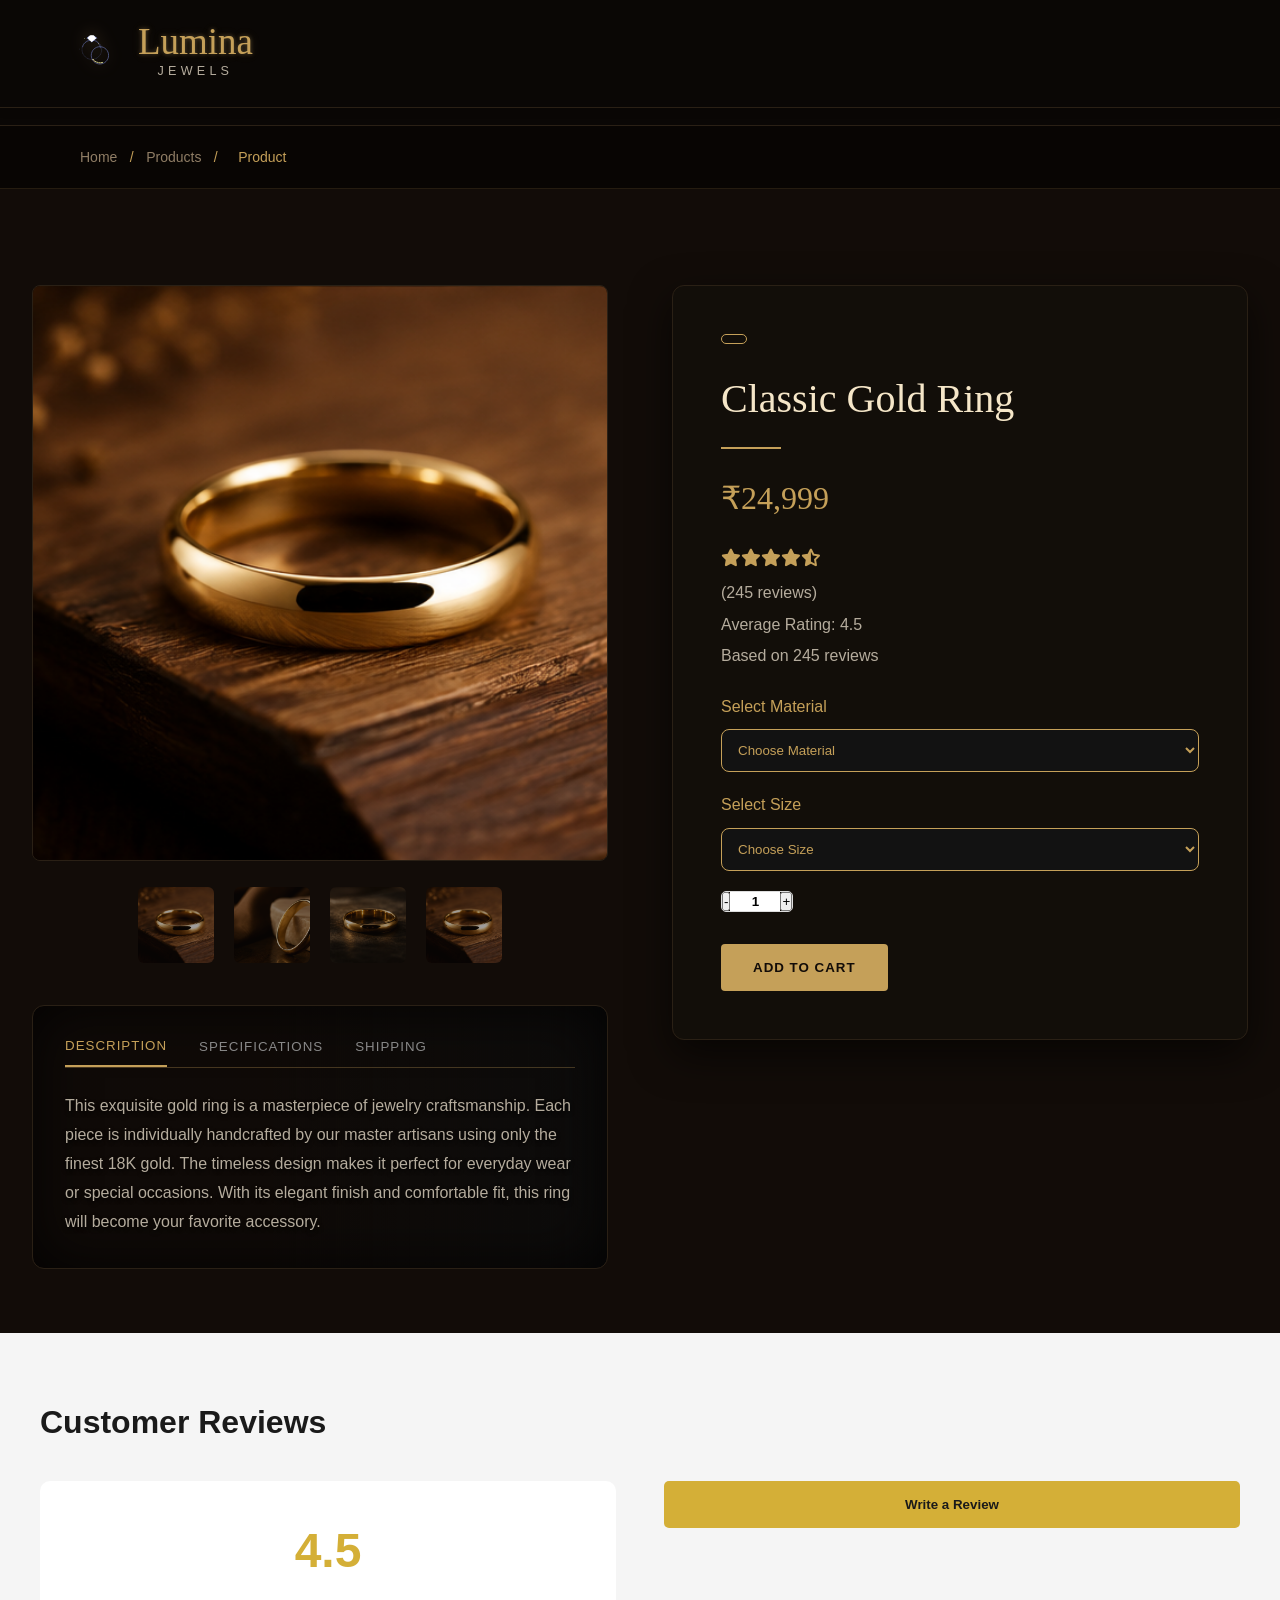
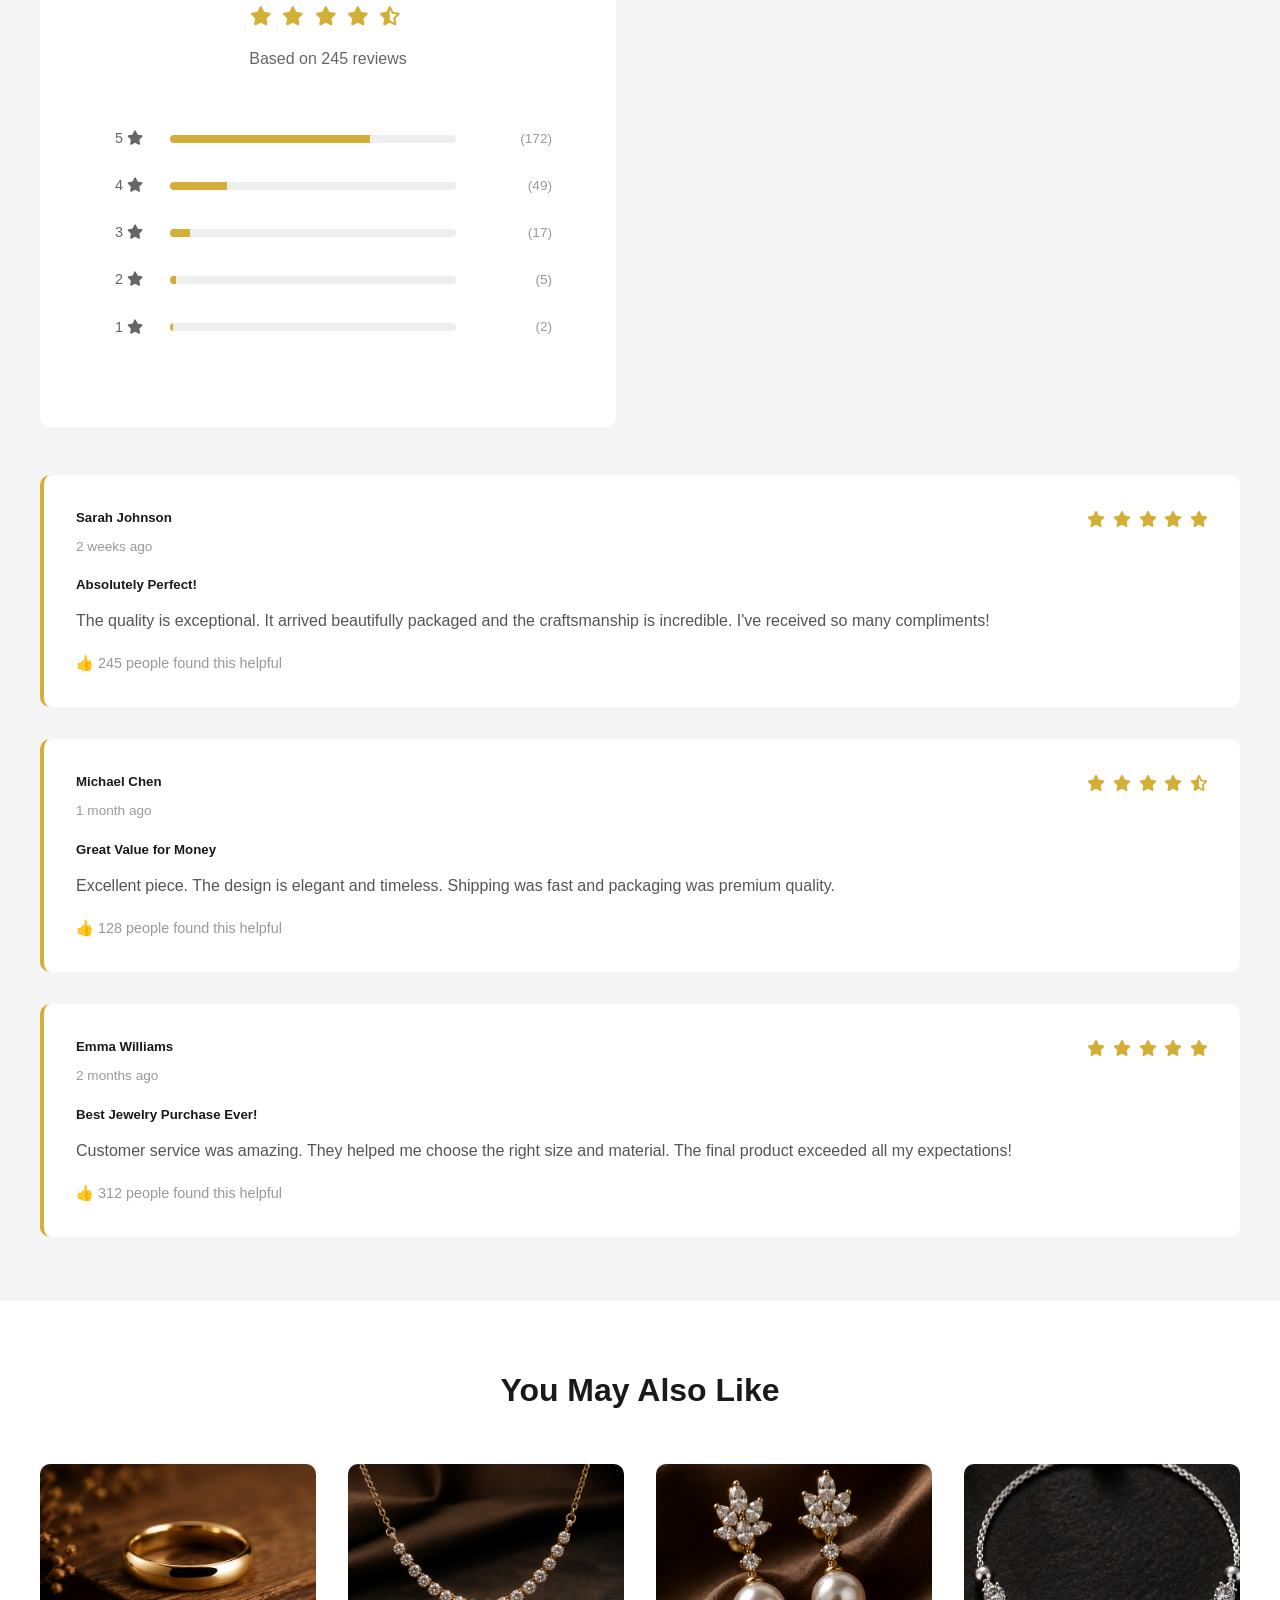
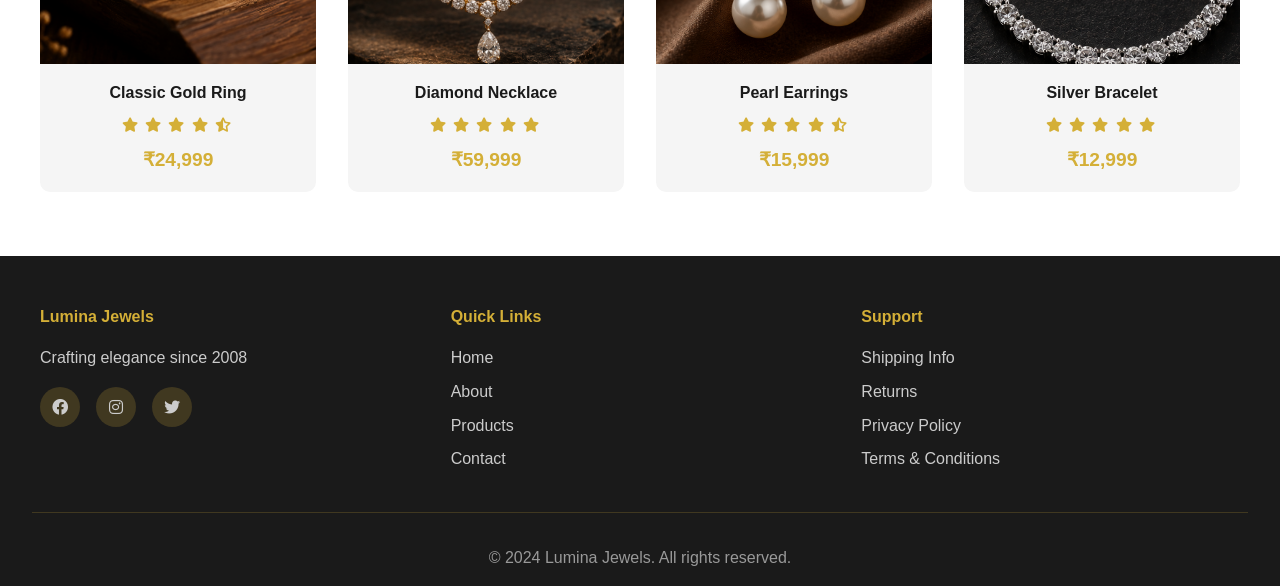
==== product-detail.html @ 92f73ca9 "Initial commit - Lumina Jewels luxury website" ====
<!DOCTYPE html>
<html lang="en">
<head>
    <meta charset="UTF-8">
    <meta name="viewport" content="width=device-width, initial-scale=1.0">
    <title id="pageTitle">Product - Lumina Jewels</title>
    <link rel="stylesheet" href="style.css">
    <link rel="stylesheet" href="https://cdnjs.cloudflare.com/ajax/libs/font-awesome/6.0.0/css/all.min.css">
</head>
<body class="dark-theme-body">


    <!-- NAVIGATION BAR -->
    <nav class="navbar">
        <div class="nav-container">
           <!-- 🎯 REPLACE ONLY LINES 14 THROUGH 16 WITH THIS: -->
        <div class="logo-branding-premium" onclick="window.location.href='index.html'">
            <svg class="brand-illustration" viewBox="0 0 100 65" fill="none" xmlns="http://www.w3.org/2000/svg">
                <path d="M42 42C51.3888 42 59 34.3888 59 25C59 15.6112 51.3888 8 42 8C32.6112 8 25 15.6112 25 25C25 34.3888 32.6112 42 42 42Z" stroke="#3a3f58" stroke-width="1.2" stroke-dasharray="0.5 1"/>
                <path d="M26 20C27 15 32 10 39 9" stroke="#3a3f58" stroke-width="1" stroke-linecap="round"/>
                <path d="M57 22C56 16 52 11 46 9" stroke="#3a3f58" stroke-width="1" stroke-linecap="round"/>
                <path d="M56 50C64.2843 50 71 43.2843 71 35C71 26.7157 64.2843 20 56 20C47.7157 20 41 26.7157 41 35C41 43.2843 47.7157 50 56 50Z" stroke="#3a3f58" stroke-width="1.2"/>
                <path d="M44 42C48 47 55 49 62 47" stroke="#c5a059" stroke-width="1.5" stroke-linecap="round" stroke-dasharray="2 2"/>
                <path d="M42 12L34 5L42 -2L50 5L42 12Z" fill="#ffffff" stroke="#3a3f58" stroke-width="1.2"/>
                <path d="M42 -2V12M34 5H50M37 1.5L47 8.5M37 8.5L47 1.5" stroke="#3a3f58" stroke-width="0.6"/>
                <path d="M33.5 5.5L35.5 3.5M50.5 5.5L48.5 3.5M42 -2.5V0.5" stroke="#3a3f58" stroke-width="1.5"/>
                <circle cx="29" cy="6" r="0.6" fill="#c5a059"/>
                <circle cx="53" cy="14" r="0.5" fill="#c5a059"/>
                <circle cx="21" cy="24" r="0.4" fill="#3a3f58"/>
            </svg>
            <div class="brand-text-luxury">
                <h1 class="brand-title-cursive">Lumina</h1>
                <span class="brand-subtitle-modern">jewels</span>
            </div>
        </div>
    </nav>

    <!-- BREADCRUMB -->
    <div class="breadcrumb">
        <div class="breadcrumb-container">
            <a href="index.html">Home</a>
            <span>/</span>
            <a href="index.html#products">Products</a>
            <span>/</span>
            <span id="breadcrumbProduct">Product</span>
        </div>
    </div>

    <!-- PRODUCT DETAIL SECTION -->
     <div class="lux-breadcrumb-bar">

    <a href="index.html">Home</a>

    <span>/</span>

    <a href="products.html">Products</a>

    <span>/</span>

    <span id="breadcrumbProduct">Product</span>

</div>
  <main class="lux-product-wrapper">
    <div class="lux-container">
        <div class="lux-product-grid">
            
            <div class="lux-left-column">
                <div class="lux-gallery">
                    <div class="lux-main-image-container">
                        <img id="mainImage" src="" alt="Product Image" class="lux-main-image" onclick="openLightboxCarousel()">
                    </div>
                    <div class="thumbnail-images"></div>
                     </div>

                <div class="lux-tabs-container">
                    <div class="lux-tabs-header">
                        <button class="lux-tab-btn active" onclick="switchLuxTab(event, 'desc')">DESCRIPTION</button>
                        <button class="lux-tab-btn" onclick="switchLuxTab(event, 'specs')">SPECIFICATIONS</button>
                        <button class="lux-tab-btn" onclick="switchLuxTab(event, 'ship')">SHIPPING</button>
                    </div>
                    <div class="lux-tab-content-wrapper">
                        <div id="desc" class="lux-tab-pane active"><p id="productDescription"></p></div>
                        <div id="specs" class="lux-tab-pane">
    <table style="width:100%; color:#b5ac9d;">

        <tr>
            <td>Material</td>
            <td id="specMaterial" style="text-align:right;"></td>
        </tr>

        <tr>
            <td>Weight</td>
            <td id="specWeight" style="text-align:right;"></td>
        </tr>

        <!-- ADD THESE 2 -->

        <tr>
            <td>Dimensions</td>
            <td id="specDimensions" style="text-align:right;"></td>
        </tr>

        <tr>
            <td>Collection</td>
            <td id="specCollection" style="text-align:right;"></td>
        </tr>
    </table>
</div>
                       
                        <div id="ship" class="lux-tab-pane"><p>Free shipping on orders over ₹1000.</p></div>
                    </div>
                </div>
            </div>

            <div class="lux-right-column">
                <div class="lux-info-card">
                    <span id="productCategory" class="lux-badge" style="display:inline-block; padding:4px 12px; border:1px solid #c5a059; color:#c5a059; border-radius:20px; font-size:0.75rem; margin-bottom:1rem;"></span>
                    <h1 class="lux-title" id="productTitle"></h1>
                    <div class="lux-divider" style="width:60px; height:1.5px; background:#c5a059; margin-bottom:1.5rem;"></div>
                    <span class="lux-price" id="productPrice" style="font-size:2rem; color:#c5a059;"></span>
                    <div class="lux-rating-section" style="margin-top:20px;">

  <div id="productStars" style="color:#c5a059; font-size:1.1rem;">
</div> 
 <div style="margin-top:8px; color:#b5ac9d;">
        <span id="ratingText"></span>
    </div>

    <div style="margin-top:6px; color:#b5ac9d;">
        Average Rating:
        <span id="avgRating"></span>
    </div>

    <div style="margin-top:6px; color:#b5ac9d;">
        <span id="totalReviews"></span>
    </div>

</div>
<div style="margin-top:25px;">

    <label style="color:#c5a059;">Select Material</label>

    <select id="materialSelect" style="
        width:100%;
        margin-top:10px;
        padding:12px;
        background:#121212;
        color:#c5a059;
        border:1px solid #c5a059;
        border-radius:8px;
    ">

        <option value="">Choose Material</option>
        <option value="18K Gold">18K Gold</option>
        <option value="22K Gold">22K Gold</option>
        <option value="Sterling Silver">Sterling Silver</option>

    </select>

</div>
<div style="margin-top:20px;">

    <label style="color:#c5a059;">Select Size</label>

    <select id="sizeSelect" style="
        width:100%;
        margin-top:10px;
        padding:12px;
        background:#121212;
        color:#c5a059;
        border:1px solid #c5a059;
        border-radius:8px;
    ">

        <option value="">Choose Size</option>
        <option value="Small">Small</option>
        <option value="Medium">Medium</option>
        <option value="Large">Large</option>

    </select>

</div>
<div class="quantity-control" style="margin-top:20px;">

    <button id="decreaseQty">-</button>

    <input id="quantityInput" value="1" style="width:50px; text-align:center;">

    <button id="increaseQty">+</button>

</div>
                    
                    <div class="lux-actions" style="margin-top: 2rem;">
                        <button class="lux-btn-primary" onclick="addToCart()" style="background:#c5a059; color:#120c08; border:none; padding:1rem 2rem; border-radius:4px; font-weight:600; cursor:pointer;">ADD TO CART</button>
                    </div>
                </div>
            </div>
        </div>
    </div>
</main>
    

    <div style="display: none;">
        <ul id="featuresList"><li><span id="feature1"></span></li><li><span id="feature2"></span></li><li><span id="feature3"></span></li></ul>
        <span id="avgRating"></span>
        <span id="totalReviews"></span>
    </div>

    <script>
        function switchLuxTab(event, tabId) {
            document.querySelectorAll('.lux-tab-pane').forEach(p => p.classList.remove('active'));
            document.querySelectorAll('.lux-tab-btn').forEach(b => b.classList.remove('active'));
            document.getElementById(tabId).classList.add('active');
            event.currentTarget.classList.add('active');
        }
    </script>
    </main>

    <script>
        function switchLuxTab(event, tabId) {
            document.querySelectorAll('.lux-tab-pane').forEach(p => p.classList.remove('active'));
            document.querySelectorAll('.lux-tab-btn').forEach(b => b.classList.remove('active'));
            
            document.getElementById(tabId).classList.add('active');
            event.currentTarget.classList.add('active');
        }
    </script>

    <!-- CUSTOMER REVIEWS SECTION -->
    <section class="reviews-section">
        <div class="reviews-container">
            <h2>Customer Reviews</h2>
            
            <div class="reviews-summary">
                <div class="rating-summary">
                    <div class="average-rating">
                        <span class="rating-number" id="avgRating">4.5</span>
                        <div class="stars">
                            <i class="fas fa-star"></i>
                            <i class="fas fa-star"></i>
                            <i class="fas fa-star"></i>
                            <i class="fas fa-star"></i>
                            <i class="fas fa-star-half-alt"></i>
                        </div>
                        <p id="totalReviews">Based on 245 reviews</p>
                    </div>

                    <div class="rating-bars">
                        <div class="rating-bar">
                            <span>5 <i class="fas fa-star"></i></span>
                            <div class="bar">
                                <div class="bar-fill" style="width: 70%;"></div>
                            </div>
                            <span class="bar-count">(172)</span>
                        </div>
                        <div class="rating-bar">
                            <span>4 <i class="fas fa-star"></i></span>
                            <div class="bar">
                                <div class="bar-fill" style="width: 20%;"></div>
                            </div>
                            <span class="bar-count">(49)</span>
                        </div>
                        <div class="rating-bar">
                            <span>3 <i class="fas fa-star"></i></span>
                            <div class="bar">
                                <div class="bar-fill" style="width: 7%;"></div>
                            </div>
                            <span class="bar-count">(17)</span>
                        </div>
                        <div class="rating-bar">
                            <span>2 <i class="fas fa-star"></i></span>
                            <div class="bar">
                                <div class="bar-fill" style="width: 2%;"></div>
                            </div>
                            <span class="bar-count">(5)</span>
                        </div>
                        <div class="rating-bar">
                            <span>1 <i class="fas fa-star"></i></span>
                            <div class="bar">
                                <div class="bar-fill" style="width: 1%;"></div>
                            </div>
                            <span class="bar-count">(2)</span>
                        </div>
                    </div>
                </div>

                <button class="write-review-btn">Write a Review</button>
            </div>

            <div class="reviews-list">
                <div class="review-item">
                    <div class="review-header">
                        <div class="reviewer-info">
                            <h5>Sarah Johnson</h5>
                            <span class="review-date">2 weeks ago</span>
                        </div>
                        <div class="review-stars">
                            <i class="fas fa-star"></i>
                            <i class="fas fa-star"></i>
                            <i class="fas fa-star"></i>
                            <i class="fas fa-star"></i>
                            <i class="fas fa-star"></i>
                        </div>
                    </div>
                    <h5 class="review-title">Absolutely Perfect!</h5>
                    <p class="review-text">The quality is exceptional. It arrived beautifully packaged and the craftsmanship is incredible. I've received so many compliments!</p>
                    <div class="review-actions">
                        <span class="helpful-count">👍 245 people found this helpful</span>
                    </div>
                </div>

                <div class="review-item">
                    <div class="review-header">
                        <div class="reviewer-info">
                            <h5>Michael Chen</h5>
                            <span class="review-date">1 month ago</span>
                        </div>
                        <div class="review-stars">
                            <i class="fas fa-star"></i>
                            <i class="fas fa-star"></i>
                            <i class="fas fa-star"></i>
                            <i class="fas fa-star"></i>
                            <i class="fas fa-star-half-alt"></i>
                        </div>
                    </div>
                    <h5 class="review-title">Great Value for Money</h5>
                    <p class="review-text">Excellent piece. The design is elegant and timeless. Shipping was fast and packaging was premium quality.</p>
                    <div class="review-actions">
                        <span class="helpful-count">👍 128 people found this helpful</span>
                    </div>
                </div>

                <div class="review-item">
                    <div class="review-header">
                        <div class="reviewer-info">
                            <h5>Emma Williams</h5>
                            <span class="review-date">2 months ago</span>
                        </div>
                        <div class="review-stars">
                            <i class="fas fa-star"></i>
                            <i class="fas fa-star"></i>
                            <i class="fas fa-star"></i>
                            <i class="fas fa-star"></i>
                            <i class="fas fa-star"></i>
                        </div>
                    </div>
                    <h5 class="review-title">Best Jewelry Purchase Ever!</h5>
                    <p class="review-text">Customer service was amazing. They helped me choose the right size and material. The final product exceeded all my expectations!</p>
                    <div class="review-actions">
                        <span class="helpful-count">👍 312 people found this helpful</span>
                    </div>
                </div>
            </div>
        </div>
    </section>

    <!-- YOU MAY ALSO LIKE SECTION -->
   <section class="you-may-like">
    <div class="you-may-like-container">
        <h2>You May Also Like</h2>
        <div class="related-products-grid">
            
            <div class="related-card" onclick="openProduct(1)">
                <div class="related-image">
                    <img src="images/gold-ring-1.png" alt="Classic Gold Ring">
                </div>
                <h4>Classic Gold Ring</h4>
                <div class="related-rating">
                    <i class="fas fa-star"></i>
                    <i class="fas fa-star"></i>
                    <i class="fas fa-star"></i>
                    <i class="fas fa-star"></i>
                    <i class="fas fa-star-half-alt"></i>
                </div>
                <span class="related-price">₹24,999</span>
            </div>

            <div class="related-card" onclick="openProduct(2)">
                <div class="related-image">
                    <img src="images/diamond-necklace-1.png" alt="Diamond Necklace">
                </div>
                <h4>Diamond Necklace</h4>
                <div class="related-rating">
                    <i class="fas fa-star"></i>
                    <i class="fas fa-star"></i>
                    <i class="fas fa-star"></i>
                    <i class="fas fa-star"></i>
                    <i class="fas fa-star"></i>
                </div>
                <span class="related-price">₹59,999</span>
            </div>

            <div class="related-card" onclick="openProduct(3)">
                <div class="related-image">
                    <img src="images/pearl_earring_1.png" alt="Pearl Earrings">
                </div>
                <h4>Pearl Earrings</h4>
                <div class="related-rating">
                    <i class="fas fa-star"></i>
                    <i class="fas fa-star"></i>
                    <i class="fas fa-star"></i>
                    <i class="fas fa-star"></i>
                    <i class="fas fa-star-half-alt"></i>
                </div>
                <span class="related-price">₹15,999</span>
            </div>

            <div class="related-card" onclick="openProduct(4)">
                <div class="related-image">
                    <img src="images/bracelet-1.png" alt="Silver Bracelet">
                </div>
                <h4>Silver Bracelet</h4>
                <div class="related-rating">
                    <i class="fas fa-star"></i>
                    <i class="fas fa-star"></i>
                    <i class="fas fa-star"></i>
                    <i class="fas fa-star"></i>
                    <i class="fas fa-star"></i>
                </div>
                <span class="related-price">₹12,999</span>
            </div>

        </div>
    </div>
</section>

    <!-- FOOTER -->
    <footer class="footer">
        <div class="footer-content">
            <div class="footer-section">
                <h4>Lumina Jewels</h4>
                <p>Crafting elegance since 2008</p>
                <div class="social-icons">
                    <a href="#"><i class="fab fa-facebook"></i></a>
                    <a href="#"><i class="fab fa-instagram"></i></a>
                    <a href="#"><i class="fab fa-twitter"></i></a>
                </div>
            </div>
            <div class="footer-section">
                <h4>Quick Links</h4>
                <ul>
                    <li><a href="index.html#home">Home</a></li>
                    <li><a href="index.html#about">About</a></li>
                    <li><a href="index.html#products">Products</a></li>
                    <li><a href="index.html#contact">Contact</a></li>
                </ul>
            </div>
            <div class="footer-section">
                <h4>Support</h4>
                <ul>
                    <li><a href="#">Shipping Info</a></li>
                    <li><a href="#">Returns</a></li>
                    <li><a href="#">Privacy Policy</a></li>
                    <li><a href="#">Terms & Conditions</a></li>
                </ul>
            </div>
        </div>
        <div class="footer-bottom">
            <p>&copy; 2024 Lumina Jewels. All rights reserved.</p>
        </div>
    </footer>

    <script src="product-detail.js"></script>

    <div id="imageModal" class="image-zoom-modal">
    <span class="close-modal">&times;</span>
    
    <a class="modal-prev" id="modalPrevBtn">&#10094;</a>
    <a class="modal-next" id="modalNextBtn">&#10095;</a>
    
    <div class="modal-content-container">
        <img class="modal-zoom-img" id="modalTargetImg" alt="Enlarged View">
        <div id="modalCaption" class="modal-caption"></div>
        <div id="modalCounter" class="modal-counter"></div>
    </div>
</div>
<script>
function openLightboxCarousel() {
    const mainImg = document.getElementById('mainImage');
    const modal = document.getElementById('imageModal');
    const modalTarget = document.getElementById('modalTargetImg');
    const modalCaption = document.getElementById('modalCaption');
    const modalCounter = document.getElementById('modalCounter');

    if (!mainImg || !modal || !modalTarget) {
        alert("Missing HTML elements! Check if you pasted the modal code at the bottom of the file.");
        return;
    }

    // Safely get thumbnails array using the current product ID from URL
    try {
        const urlParams = new URLSearchParams(window.location.search);
        const currentId = parseInt(urlParams.get('id')) || 1;
        
        // Pulling data directly from your products array
        const currentProduct = products.find(p => p.id === currentId);

        if (currentProduct && currentProduct.thumbnails) {
            window.modalThumbnails = currentProduct.thumbnails;
            
            const matchIndex = window.modalThumbnails.indexOf(mainImg.getAttribute('src'));
            window.currentModalIndex = matchIndex !== -1 ? matchIndex : 0;

            if (modalCaption) modalCaption.textContent = currentProduct.title;
            modalTarget.src = window.modalThumbnails[window.currentModalIndex];
            if (modalCounter) modalCounter.textContent = `${window.currentModalIndex + 1} / ${window.modalThumbnails.length}`;
            
            // Show the modal
            modal.style.display = "block";
        }
    } catch (err) {
        console.error("Data error:", err);
    }
}

// Set up navigation and closing controls once page loads
document.addEventListener('DOMContentLoaded', () => {
    const modal = document.getElementById('imageModal');
    const modalTarget = document.getElementById('modalTargetImg');
    const modalCounter = document.getElementById('modalCounter');

    window.currentModalIndex = 0;
    window.modalThumbnails = [];

    function changeImage(direction) {
        if (!window.modalThumbnails || window.modalThumbnails.length === 0) return;
        window.currentModalIndex += direction;
        
        if (window.currentModalIndex >= window.modalThumbnails.length) window.currentModalIndex = 0;
        if (window.currentModalIndex < 0) window.currentModalIndex = window.modalThumbnails.length - 1;

        if (modalTarget) modalTarget.src = window.modalThumbnails[window.currentModalIndex];
        if (modalCounter) modalCounter.textContent = `${window.currentModalIndex + 1} / ${window.modalThumbnails.length}`;
    }

    // Attach click events to buttons safely
    document.getElementById('modalPrevBtn')?.addEventListener('click', (e) => { e.stopPropagation(); changeImage(-1); });
    document.getElementById('modalNextBtn')?.addEventListener('click', (e) => { e.stopPropagation(); changeImage(1); });
    document.querySelector('.close-modal')?.addEventListener('click', () => { modal.style.display = "none"; });
    
    modal?.addEventListener('click', (e) => {
        if (e.target === modal) modal.style.display = "none";
    });
});
</script>
<script>
    // This patch prevents the JS from crashing if it can't find certain elements
    window.addEventListener('load', function() {
        const dummyIDs = ['productStars', 'productCategory', 'specWeight', 'specDimensions', 'specCollection'];
        dummyIDs.forEach(id => {
            if (!document.getElementById(id)) {
                console.warn('Missing element, creating dummy for: ' + id);
                let div = document.createElement('div');
                div.id = id;
                div.style.display = 'none';
                document.body.appendChild(div);
            }
        });
    });
</script>
</body>
</html>
---- style.css ----
* {
    margin: 0;
    padding: 0;
    box-sizing: border-box;
}

:root {
    --primary-color: #d4af37;      
    --dark-color: #1a1a1a;         
    --light-color: #f5f5f5;        
    --text-color: #333333;         
    --white: #ffffff;
    --transition: all 0.3s ease;
}

body {
    font-family: 'Segoe UI', Tahoma, Geneva, Verdana, sans-serif;
    line-height: 1.6;
    color: var(--text-color);
    background-color: var(--white);
}

.lux-breadcrumb-bar{
    background:#080503;
    padding:18px 80px;
    border-bottom:1px solid rgba(197,160,89,0.15);
}

.lux-breadcrumb-bar a{
    color:#8f7d65;
    text-decoration:none;
    font-size:14px;
}

.lux-breadcrumb-bar a:hover{
    color:#c5a059;
}

.lux-breadcrumb-bar span{
    color:#c5a059;
    margin:0 8px;
    font-size:14px;
}

.navbar {
    position: fixed;                
    top: 0;
    width: 100%;
    background: #050505;
    border-bottom: 1px solid rgba(197,160,89,0.15);
    box-shadow: 0 2px 10px rgba(0, 0, 0, 0.1);
    z-index: 1000;                  
    transition: var(--transition);
}

.nav-container {
    max-width: 1200px;             
    margin: 0 auto;
    padding: 1.2rem 2rem;
    display: flex;                  
    justify-content: space-between; 
    align-items: center;            
}

/* ============= ILLUSTRATED LUXURY LOGO CONFIGURATION ============= */
.logo-branding-premium {
    display: flex;
    flex-direction: row; 
    align-items: center;
    justify-content: center;
    gap:10px;
    transform: scale(1.05);
    cursor: pointer;
    padding: 0.5rem 0;
    user-select: none;
}

.brand-illustration{
    width:58px;
    height:58px;
   filter:
   brightness(1.8)
   contrast(1.3)
   drop-shadow(0 0 8px rgba(230,194,122,0.45));
}

.brand-text-luxury {
    position: relative;
    display: inline-block;
    text-align: center;
}

.brand-title-cursive{
    margin:0;
    font-family:'Playfair Display', serif;
    font-size:2.8rem;      /* bigger */
    color:#E6C27A;      /* brighter gold */
    font-weight:600;
    line-height:1;
    text-shadow:
    0 0 4px rgba(230,194,122,0.35),
    0 0 10px rgba(230,194,122,0.15);
}

.brand-subtitle-modern{
    color:#a88b55;
    font-size:13px;
    letter-spacing:3px;
    text-transform:uppercase;
}

.logo-branding-premium:hover .brand-illustration {
    transform: translateY(-2px) scale(1.02); 
}

.logo-branding-premium:hover .brand-title-cursive {
    color: #b38f46; 
}
.nav-menu {
    display: flex;                  
    list-style: none;
    gap: 2rem;                      
}

.nav-link {
    text-decoration: none;
    color: var(--text-color);
    font-weight: 500;
    transition: var(--transition);
    position: relative;            
}

.nav-link:hover {
    color: var(--primary-color);
}

.nav-link::after {
    content: '';
    position: absolute;
    width: 0;
    height: 2px;
    bottom: -5px;
    left: 0;
    background: var(--primary-color);
    transition: var(--transition);
}

.nav-link:hover::after {
    width: 100%;                    
}

.hamburger {
    display: none;                  
    flex-direction: column;
    cursor: pointer;
}

.hamburger span {
    width: 25px;
    height: 3px;
    background: var(--text-color);
    margin: 5px 0;
    transition: var(--transition);
}

body {
    padding-top: 70px;
}


.hero-section{
    min-height:100vh;
    background:#0a0705;
    padding:0;
    overflow:hidden;
}

.hero-main{
    display:grid;
    grid-template-columns:45% 55%;
    min-height:85vh;
    align-items:center;
}

.hero-left{
    padding:100px 80px;
    display:flex;
    flex-direction:column;
    justify-content:center;
     background:transparent;
}

.hero-tag{
    color:#c5a059;
    font-size:14px;
    letter-spacing:2px;
    margin-bottom:30px;
    border-bottom:1px solid #c5a059;
    width:fit-content;
    padding-bottom:8px;
}

.hero-left h1{
    font-size:6rem;
    line-height:0.95;
    color:#c5a059;
    font-family:'Playfair Display', serif;
    font-weight:500;
    margin-bottom:30px;
}

.hero-btn{
    width:220px;
    padding:18px;
    border:none;
    border-radius:40px;
    background:linear-gradient(135deg,#d4af37,#b8860b);
    color:black;
    font-size:1rem;
    font-weight:600;
    cursor:pointer;
}

.hero-right img{
    width:100%;
    height:100vh;
    object-fit:cover;
    display:block;
}

.luxury-features{
    width:100%;
    padding:40px 60px;

    display:grid;
    grid-template-columns: repeat(4, 1fr);
    align-items:center;

    background:#0a0705;
    border-top:1px solid rgba(197,160,89,0.12);

    gap:0;
}

.feature-icon{
    width:45px;
    display:flex;
    justify-content:center;
    align-items:center;

    font-size:34px;
    color:#c5a059;

    flex-shrink:0;
}

.feature-box h3{
    color:#f5e6c8;
    margin-bottom:6px;
    font-size:1.15rem;
    font-weight:600;
}

.feature-box p{
    color:#999;
    line-height:1.4;
    font-size:0.9rem;
    max-width:180px;
}
.feature-box{
    display:flex;
    align-items:center;
    justify-content:center;

    gap:18px;

    padding:0 25px;
    min-height:90px;

    border-right:1px solid rgba(197,160,89,0.15);
}
.feature-box:last-child{
    border-right:none;
}

/* ============= COLLECTIONS SECTION ============= */
.collections {
    padding: 5rem 2rem;
    background: #ffffff; 
    text-align: center;
    overflow: hidden;    
}

.collections h2 {
    font-size: 2.5rem;
    margin-bottom: 5rem;
    color: var(--dark-color);
}

/* Flexbox wrapper centers the items side-by-side */
.collections-container {
    display: flex;
    justify-content: center; /* 🎯 Centers all collection cards perfectly on the main horizontal axis */
    align-items: center;
    max-width: 1200px;
    margin: 0 auto;          /* Standardizes side balance margins */
    padding: 3rem 0;
    flex-wrap: nowrap;       /* Keeps all 6 items inline on widescreen desktop monitors */
}


/* Individual Card Setup */
.collection-circle-card {
    display: flex;
    flex-direction: column;
    align-items: center;
    background: var(--white);
    padding: 1rem;
    box-shadow: 0 10px 30px rgba(0, 0, 0, 0.04);
    border: 1px solid #f6f6f6;
    width: 190px;
    margin: 0 -35px; /* Pulls the cards close together to create the overlapping effect */
    transition: transform 0.4s cubic-bezier(0.165, 0.84, 0.44, 1), z-index 0.1s;
    position: relative;
}

/* Cream/Pink Circle Background behind the image */
.circle-image-wrapper {
    width: 160px;
    height: 160px;
    border-radius: 50%;
    background-color: #fcf1ed; /* Soft pink layout fill */
    position: relative;
    overflow: hidden;
    display: flex;
    align-items: center;
    justify-content: center;
}

/* Ensures jewelry images stay scaled perfectly inside the background circle boundaries */
.circle-image-wrapper img {
    width: 100%;
    height: 100%;
    max-width: 110px;  
    max-height: 110px; 
    object-fit: contain; 
    transition: transform 0.3s ease;
    z-index: 1;
}

/* Bottom shadow fade mask inside the circle */
.circle-image-wrapper::after {
    content: '';
    position: absolute;
    bottom: 0;
    left: 0;
    width: 100%;
    height: 40%;
    background: linear-gradient(to top, rgba(0, 0, 0, 0.3) 0%, rgba(0, 0, 0, 0) 100%);
    z-index: 2;
}

.collection-title {
    margin-top: 1.2rem;
    font-size: 1.05rem;
    font-weight: 500;
    color: var(--dark-color);
    font-family: serif; 
}

/* --- ALTERNATING STACK HEIGHTS (The Overlapping Trick) --- */
/* Cards 1, 3, 5 drop down and slide forward */
.collection-circle-card:nth-child(odd) {
    transform: translateY(25px);
    z-index: 3;
}

/* Cards 2, 4, 6 slide up and drop back behind the edges */
.collection-circle-card:nth-child(even) {
    transform: translateY(-25px);
    z-index: 2;
}

/* --- ACTIVE HOVER STATES --- */
.collection-circle-card:hover {
    transform: translateY(0) scale(1.1); /* Standardizes position heights and pops out */
    z-index: 10; /* Brings the card directly to the front */
    box-shadow: 0 15px 35px rgba(0, 0, 0, 0.1);
}

.collection-circle-card:hover .circle-image-wrapper img {
    transform: scale(1.08);
}

/* ============= RESPONSIVE BREAKPOINTS ============= */
@media (max-width: 1024px) {
    .collections-container {
        flex-wrap: wrap; /* Wraps cards neatly into rows on tablets instead of squeezing them */
        gap: 4rem 1rem;
    }
    .collection-circle-card {
        margin: 0; /* Clear overlapping margins when wrapping */
        width: 180px;
    }
    .collection-circle-card:nth-child(odd),
    .collection-circle-card:nth-child(even) {
        transform: none; /* Simplifies row layout on smaller monitors */
    }
}

@media (max-width: 600px) {
    .collections-container {
        display: grid;
        grid-template-columns: repeat(2, 1fr); /* 2 items per row on mobile phones */
        gap: 1.5rem;
    }
    .collection-circle-card {
        width: 100%;
    }
    .circle-image-wrapper {
        width: 130px;
        height: 130px;
    }
    .circle-image-wrapper img {
        max-width: 85px;
        max-height: 85px;
    }
}

/* ============= INTEGRATED INLINE ABOUT SECTION ENGINE ============= */
.inline-about-section {
    width: 100%;
    background-color: #ffffff;
    display: block;
    box-sizing: border-box;
}

/* Widescreen Section Header Banner Box (Matches image_9bdd11.jpg top banner) */
.inline-about-banner {
    width: 100%;
    height: 260px; /* Perfectly scaled height for an embedded inner section banner */
    background: #1a1c22 url('images/gold-necklace-1.png') no-repeat center center; 
    background-size: cover;
    position: relative;
}

/* Shading matrix layer over the banner image to pop the section title crisp white */
.about-banner-overlay {
    position: absolute;
    top: 0;
    left: 0;
    width: 100%;
    height: 100%;
    background-color: rgba(18, 20, 26, 0.6); 
    display: flex;
    align-items: center;
    justify-content: center;
}

.about-banner-overlay h2 {
    font-family: 'Playfair Display', serif;
    font-size: 2.8rem;
    font-weight: 400;
    letter-spacing: 3px;
    color: #ffffff;
    margin: 0;
    text-transform: capitalize;
}

/* Base Body Alignment Framework Container */
.inline-about-content-wrapper {
    max-width: 1100px;
    margin: 0 auto;
    padding: 6rem 2rem;
    box-sizing: border-box;
}

/* Centered Layout Statement Controls */
.about-core-statement {
    text-align: center;
    max-width: 800px;
    margin: 0 auto 5rem auto;
}

.about-core-statement h3 {
    font-family: 'Playfair Display', serif;
    font-size: 2.2rem;
    font-weight: 500;
    color: #111111;
    margin: 0 0 1rem 0;
    letter-spacing: 0.5px;
}

.luxury-gold-divider {
    width: 50px;
    height: 1.5px;
    background-color: #c5a059; /* Luxury warm champagne gold tone accent line */
    margin: 0 auto 2.5rem auto;
}

.about-statement-p {
    font-family: 'Georgia', 'Times New Roman', serif;
    font-size: 1.05rem;
    line-height: 1.85;
    color: #3b3b3b;
    text-align: center;
}

/* Split Twin Information Columns Layout Engine */
.about-twin-columns {
    display: grid;
    grid-template-columns: 1fr 1fr; /* Formats text boxes flush side-by-side */
    gap: 5.5rem;
    border-top: 1px solid #f0f0f0;
    padding-top: 4.5rem;
    box-sizing: border-box;
}

.about-column-box {
    text-align: left;
}

.about-column-box h4 {
    font-family: 'Playfair Display', serif;
    font-size: 1.25rem;
    font-weight: 600;
    text-transform: uppercase;
    letter-spacing: 2px;
    color: #1c1f2a;
    margin: 0 0 1.2rem 0;
}

.about-column-box p {
    font-family: 'Montserrat', sans-serif;
    font-size: 0.92rem;
    line-height: 1.75;
    color: #555555;
    margin: 0;
}

/* ============= MOBILE BREAKPOINT RESPONSE ============= */
@media (max-width: 768px) {
    .about-twin-columns {
        grid-template-columns: 1fr; /* Stacks text columns into a vertical list on phones */
        gap: 3rem;
        padding-top: 3.5rem;
    }
    .inline-about-content-wrapper {
        padding: 4.5rem 1.5rem;
    }
    .inline-about-banner {
        height: 200px;
    }
    .about-banner-overlay h2 {
        font-size: 2.2rem;
    }
}

/* ============= PRODUCTS SECTION ============= */
.products {
    padding: 4rem 2rem;
    background: var(--light-color);
}

.products h2 {
    font-size: 2.5rem;
    text-align: center;
    margin-bottom: 3rem;
    color: var(--dark-color);
}

.products-grid {
    display: grid;
    grid-template-columns: repeat(auto-fit, minmax(250px, 1fr));
    gap: 2rem;
    max-width: 1200px;
    margin: 0 auto;
}

.product-card {
    background: var(--white);
    border-radius: 10px;
    overflow: hidden;
    transition: var(--transition);
    box-shadow: 0 2px 10px rgba(0, 0, 0, 0.1);
    cursor: pointer;
}

.product-card:hover {
    transform: translateY(-10px);
    box-shadow: 0 8px 25px rgba(0, 0, 0, 0.15);
}

.product-image {
    position: relative;
    overflow: hidden;
    height: 250px;
}

.product-image img {
    width: 100%;
    height: 100%;
    object-fit: cover;
    transition: var(--transition);
}

.product-card:hover .product-image img {
    transform: scale(1.1);
}

.product-info {
    padding: 1.5rem;
}

.product-info h3 {
    margin-bottom: 0.5rem;
    color: var(--dark-color);
}

.price {
    color: var(--primary-color);
    font-size: 1.3rem;
    font-weight: bold;
    margin-bottom: 0.5rem;
}

.rating {
    color: var(--primary-color);
}

.rating i {
    margin-right: 0.2rem;
}

.testimonials {
    padding: 4rem 2rem;
    background: var(--white);
    text-align: center;
}

.testimonials h2 {
    font-size: 2.5rem;
    margin-bottom: 3rem;
    color: var(--dark-color);
}

.testimonials-grid {
    display: grid;
    grid-template-columns: repeat(auto-fit, minmax(300px, 1fr));
    gap: 2rem;
    max-width: 1200px;
    margin: 0 auto;
}

.testimonial-card {
    background: var(--light-color);
    padding: 2rem;
    border-radius: 10px;
    transition: var(--transition);
}

.testimonial-card:hover {
    transform: translateY(-5px);
    box-shadow: 0 5px 20px rgba(0, 0, 0, 0.1);
}

.stars {
    color: var(--primary-color);
    margin-bottom: 1rem;
}

.stars i {
    margin-right: 0.3rem;
}

.testimonial-card p {
    font-style: italic;
    margin-bottom: 1rem;
    color: #555;
}

.testimonial-card h4 {
    color: var(--dark-color);
    font-size: 1rem;
}


.contact {
    padding: 4rem 2rem;
    background: var(--dark-color);
    color: var(--white);
}

.contact h2 {
    font-size: 2.5rem;
    text-align: center;
    margin-bottom: 3rem;
    color: var(--primary-color);
}

.contact-container {
    display: grid;
    grid-template-columns: 1fr 1fr;
    gap: 3rem;
    max-width: 1200px;
    margin: 0 auto;
}

.contact-info {
    display: flex;
    flex-direction: column;
    gap: 2rem;
}

.info-item {
    display: flex;
    gap: 1.5rem;
}

.info-item i {
    font-size: 1.8rem;
    color: var(--primary-color);
    flex-shrink: 0;
}

.info-item h4 {
    color: var(--primary-color);
    margin-bottom: 0.5rem;
}

.info-item p {
    color: #ccc;
}

.contact-form {
    display: flex;
    flex-direction: column;
    gap: 1.5rem;
}

.contact-form input,
.contact-form textarea {
    padding: 1rem;
    border: none;
    border-radius: 5px;
    background: rgba(255, 255, 255, 0.1);
    color: var(--white);
    font-family: inherit;
    transition: var(--transition);
}

.contact-form input::placeholder,
.contact-form textarea::placeholder {
    color: #aaa;
}

.contact-form input:focus,
.contact-form textarea:focus {
    outline: none;
    background: rgba(255, 255, 255, 0.2);
    box-shadow: 0 0 10px rgba(212, 175, 55, 0.3);
}

.submit-btn {
    background: var(--primary-color);
    color: var(--dark-color);
    padding: 1rem;
    border: none;
    border-radius: 5px;
    font-weight: bold;
    font-size: 1rem;
    cursor: pointer;
    transition: var(--transition);
}

.submit-btn:hover {
    background: #e0c853;
    transform: translateY(-2px);
    box-shadow: 0 4px 15px rgba(212, 175, 55, 0.4);
}

.modal {
    display: none;                  /* Hidden by default */
    position: fixed;
    z-index: 2000;
    left: 0;
    top: 0;
    width: 100%;
    height: 100%;
    background: rgba(0, 0, 0, 0.5);  /* Dark overlay */
    animation: fadeIn 0.3s ease;
}

.modal-content {
    background: var(--white);
    margin: 5% auto;
    padding: 0;
    border-radius: 10px;
    width: 90%;
    max-width: 700px;
    box-shadow: 0 4px 30px rgba(0, 0, 0, 0.3);
    animation: slideDown 0.3s ease;
}

.modal-body {
    display: grid;
    grid-template-columns: 1fr 1fr;
    gap: 2rem;
    padding: 2rem;
}

.modal-body img {
    width: 100%;
    border-radius: 10px;
}

.modal-info {
    display: flex;
    flex-direction: column;
    justify-content: center;
}

.modal-info h2 {
    color: var(--dark-color);
    margin-bottom: 1rem;
}

.modal-price {
    color: var(--primary-color);
    font-size: 1.5rem;
    font-weight: bold;
    margin-bottom: 1rem;
}

.modal-description {
    color: #555;
    margin-bottom: 1.5rem;
    line-height: 1.6;
}

.modal-options {
    margin-bottom: 1.5rem;
}

.modal-options label {
    display: block;
    margin-bottom: 1rem;
    color: var(--text-color);
}

.modal-options select {
    width: 100%;
    padding: 0.7rem;
    border: 1px solid #ddd;
    border-radius: 5px;
    font-family: inherit;
    cursor: pointer;
}

.add-to-cart-btn {
    background: var(--primary-color);
    color: var(--dark-color);
    border: none;
    padding: 0.8rem;
    border-radius: 5px;
    font-weight: bold;
    cursor: pointer;
    transition: var(--transition);
}

.add-to-cart-btn:hover {
    background: #e0c853;
}

.close {
    color: #aaa;
    float: right;
    font-size: 2rem;
    font-weight: bold;
    cursor: pointer;
    padding: 1rem;
    transition: var(--transition);
}

.close:hover {
    color: var(--dark-color);
}


.footer {
    background: var(--dark-color);
    color: var(--white);
    padding: 3rem 2rem 1rem;
}

.footer-content {
    display: grid;
    grid-template-columns: repeat(auto-fit, minmax(250px, 1fr));
    gap: 2rem;
    max-width: 1200px;
    margin: 0 auto 2rem;
}

.footer-section h4 {
    color: var(--primary-color);
    margin-bottom: 1rem;
}

.footer-section p {
    color: #ccc;
    margin-bottom: 1rem;
}

.footer-section ul {
    list-style: none;
}

.footer-section ul li {
    margin-bottom: 0.5rem;
}

.footer-section a {
    color: #ccc;
    text-decoration: none;
    transition: var(--transition);
}

.footer-section a:hover {
    color: var(--primary-color);
}

.social-icons {
    display: flex;
    gap: 1rem;
}

.social-icons a {
    display: inline-flex;
    width: 40px;
    height: 40px;
    background: rgba(212, 175, 55, 0.2);
    border-radius: 50%;
    align-items: center;
    justify-content: center;
    transition: var(--transition);
}

.social-icons a:hover {
    background: var(--primary-color);
    color: var(--dark-color);
}

.footer-bottom {
    text-align: center;
    padding-top: 2rem;
    border-top: 1px solid rgba(212, 175, 55, 0.2);
    color: #999;
}

@keyframes fadeIn {
    from {
        opacity: 0;
    }
    to {
        opacity: 1;
    }
}

@keyframes fadeInDown {
    from {
        opacity: 0;
        transform: translateY(-30px);
    }
    to {
        opacity: 1;
        transform: translateY(0);
    }
}

@keyframes fadeInUp {
    from {
        opacity: 0;
        transform: translateY(30px);
    }
    to {
        opacity: 1;
        transform: translateY(0);
    }
}

@keyframes slideDown {
    from {
        transform: translateY(-50px);
        opacity: 0;
    }
    to {
        transform: translateY(0);
        opacity: 1;
    }
}

/* ============= RESPONSIVE DESIGN (Mobile) ============= */
@media (max-width: 768px) {
    .nav-menu {
        gap: 1rem;
        font-size: 0.9rem;
    }

    .hero-content h1 {
        font-size: 2rem;
    }

    .hero-content p {
        font-size: 1rem;
    }

    .collections-grid,
    .products-grid,
    .testimonials-grid {
        grid-template-columns: 1fr;
    }

    .about-content {
        grid-template-columns: 1fr;
    }

    .contact-container {
        grid-template-columns: 1fr;
    }

    .modal-body {
        grid-template-columns: 1fr;
    }

    .footer-content {
        grid-template-columns: 1fr;
    }

    h2 {
        font-size: 1.8rem;
    }
}

@media (max-width: 480px) {
    .hamburger {
        display: flex;
    }

    .nav-menu {
        display: none;
    }

    .hero {
        padding: 4rem 1rem;
        min-height: 400px;
    }

    .hero-content h1 {
        font-size: 1.5rem;
    }
}
/* ============= PRODUCT DETAIL PAGE ============= */

/* Breadcrumb */
.breadcrumb {
    background: var(--light-color);
    padding: 1.5rem 2rem;
    border-bottom: 1px solid #ddd;
}

.breadcrumb-container {
    max-width: 1200px;
    margin: 0 auto;
    font-size: 0.9rem;
    color: #666;
}

.breadcrumb-container a {
    color: var(--primary-color);
    text-decoration: none;
    transition: var(--transition);
}

.breadcrumb-container a:hover {
    color: var(--dark-color);
}

.breadcrumb-container span {
    margin: 0 0.8rem;
    color: #ccc;
}

/* Product Detail Section */
.product-detail {
    padding: 3rem 2rem;
    max-width: 1400px;
    margin: 0 auto;
}

.product-detail-container {
    display: grid;
    grid-template-columns: 1fr 1fr;
    gap: 3rem;
    margin-bottom: 4rem;
}

/* Product Images Section */
.product-images-section {
    display: flex;
    flex-direction: column;
    gap: 1.5rem;
}

.main-image-container {
    position: relative;
    width: 100%;
    height: 500px;
    background: var(--light-color);
    border-radius: 10px;
    overflow: hidden;
    display: flex;
    align-items: center;
    justify-content: center;
}

.main-image {
    width: 100%;
    height: 100%;
    object-fit: cover;
    transition: var(--transition);
    cursor: zoom-in;
}

.main-image:hover {
    transform: scale(1.05);
}

.image-badge {
    position: absolute;
    top: 1.5rem;
    right: 1.5rem;
    background: var(--primary-color);
    color: var(--dark-color);
    padding: 0.5rem 1rem;
    border-radius: 20px;
    font-size: 0.85rem;
    font-weight: bold;
}

/* Thumbnails Flex Container */
.thumbnail-images {
    display: flex;
    justify-content: center;   /* Centers the images beautifully if you only have 2 or 3 views */
    gap: 1rem;                 /* Even spacing between previews */
    margin-top: 1rem;
}

/* Individual Thumbnail Styling */
.thumbnail {
    width: 80px;               /* Uniform square sizing standard for luxury sites */
    height: 80px;
    object-fit: cover;         /* Prevents your product images from squishing or stretching */
    border: 2px solid transparent; /* Hidden border placeholder so layout doesn't jump when active */
    border-radius: 8px;
    cursor: pointer;
    transition: var(--transition); /* Reuses your custom smooth global transition speed */
    opacity: 0.6;              /* Fades out unselected images to create visual hierarchy */
}

/* Hover and Active State Rules */
.thumbnail:hover, 
.thumbnail.active {
    border-color: var(--primary-color); /* Lights up with your signature gold color */
    opacity: 1;                         /* Fully brings back the color intensity */
    transform: translateY(-3px);        /* Clean, subtle lift animation on click/hover */
}

.thumbnail:hover {
    border-color: var(--primary-color);
    transform: scale(1.05);
}

/* Product Details Section */
.product-details-section {
    display: flex;
    flex-direction: column;
    gap: 1.5rem;
}

.product-category {
    display: inline-block;
}

.category-badge {
    background: #f0f0f0;
    color: var(--dark-color);
    padding: 0.4rem 1rem;
    border-radius: 20px;
    font-size: 0.85rem;
    font-weight: 600;
}

.product-details-section h1 {
    font-size: 2.5rem;
    color: var(--dark-color);
    margin: 0.5rem 0;
}

.product-rating {
    display: flex;
    align-items: center;
    gap: 1rem;
    flex-wrap: wrap;
}

.product-rating .stars {
    color: var(--primary-color);
}

.product-rating .stars i {
    margin-right: 0.2rem;
}

.rating-text {
    color: #666;
    font-size: 0.95rem;
}

.rating-separator {
    color: #ddd;
    font-size: 1.5rem;
}

.availability-badge {
    background: #e8f5e9;
    color: #2e7d32;
    padding: 0.3rem 0.8rem;
    border-radius: 5px;
    font-size: 0.85rem;
    font-weight: 600;
}

/* Price Section */
.price-section {
    display: flex;
    align-items: center;
    gap: 1.5rem;
    padding: 1.5rem 0;
    border-top: 1px solid #eee;
    border-bottom: 1px solid #eee;
}

.current-price {
    font-size: 2.5rem;
    font-weight: bold;
    color: var(--primary-color);
}

.original-price {
    font-size: 1.3rem;
    text-decoration: line-through;
    color: #999;
}

.discount-badge {
    background: #ff6b6b;
    color: white;
    padding: 0.4rem 0.8rem;
    border-radius: 5px;
    font-size: 0.85rem;
    font-weight: bold;
}

/* Product Description */
.product-description {
    color: #555;
    font-size: 1rem;
    line-height: 1.7;
}

/* Key Features */
.key-features {
    background: var(--light-color);
    padding: 1.5rem;
    border-radius: 8px;
}

.key-features h4 {
    margin-bottom: 1rem;
    color: var(--dark-color);
}

.features-list {
    list-style: none;
    display: flex;
    flex-direction: column;
    gap: 0.8rem;
}

.features-list li {
    display: flex;
    align-items: center;
    gap: 0.8rem;
    color: #555;
}

.features-list i {
    color: var(--primary-color);
    font-size: 0.9rem;
}

/* Product Options */
.product-options {
    display: flex;
    flex-direction: column;
    gap: 1.5rem;
}

.option-group {
    display: flex;
    flex-direction: column;
    gap: 0.5rem;
}

.option-group label {
    font-weight: 600;
    color: var(--dark-color);
    font-size: 0.95rem;
}

.required {
    color: #ff6b6b;
}

.option-select {
    padding: 0.8rem;
    border: 1px solid #ddd;
    border-radius: 5px;
    font-family: inherit;
    font-size: 0.95rem;
    cursor: pointer;
    transition: var(--transition);
    background: var(--white);
}

.option-select:focus {
    outline: none;
    border-color: var(--primary-color);
    box-shadow: 0 0 8px rgba(212, 175, 55, 0.2);
}

/* Quantity & Actions */
.quantity-actions {
    display: flex;
    gap: 1.5rem;
    align-items: flex-end;
}

.quantity-selector {
    display: flex;
    flex-direction: column;
    gap: 0.5rem;
}

.quantity-selector label {
    font-weight: 600;
    color: var(--dark-color);
}

.quantity-control {
    display: flex;
    border: 1px solid #ddd;
    border-radius: 5px;
    overflow: hidden;
    width: fit-content;
}

.qty-btn {
    width: 40px;
    height: 40px;
    border: none;
    background: var(--light-color);
    cursor: pointer;
    transition: var(--transition);
    font-weight: bold;
}

.qty-btn:hover {
    background: var(--primary-color);
    color: var(--white);
}

.quantity-control input {
    width: 60px;
    border: none;
    text-align: center;
    font-weight: bold;
    background: var(--white);
}

.action-buttons {
    display: flex;
    gap: 1rem;
    flex: 1;
}

.add-to-cart-btn {
    flex: 1;
    background: var(--primary-color);
    color: var(--dark-color);
    border: none;
    padding: 1rem;
    border-radius: 5px;
    font-weight: bold;
    font-size: 1rem;
    cursor: pointer;
    transition: var(--transition);
    display: flex;
    align-items: center;
    justify-content: center;
    gap: 0.8rem;
}

.add-to-cart-btn:hover {
    background: #e0c853;
    transform: translateY(-2px);
}

.wishlist-btn {
    width: 50px;
    height: 50px;
    border: 2px solid var(--primary-color);
    background: var(--white);
    color: var(--primary-color);
    border-radius: 5px;
    cursor: pointer;
    font-size: 1.3rem;
    transition: var(--transition);
    display: flex;
    align-items: center;
    justify-content: center;
}

.wishlist-btn:hover {
    background: var(--primary-color);
    color: var(--white);
}

.wishlist-btn.active {
    background: var(--primary-color);
    color: var(--white);
}

/* Trust Badges */
.trust-badges {
    display: grid;
    grid-template-columns: repeat(3, 1fr);
    gap: 1.5rem;
    padding: 1.5rem 0;
    border-top: 1px solid #eee;
    border-bottom: 1px solid #eee;
}

.badge {
    display: flex;
    align-items: flex-start;
    gap: 1rem;
}

.badge i {
    font-size: 1.5rem;
    color: var(--primary-color);
    flex-shrink: 0;
}

.badge h5 {
    margin: 0 0 0.3rem 0;
    color: var(--dark-color);
    font-size: 0.95rem;
}

.badge p {
    margin: 0;
    color: #666;
    font-size: 0.85rem;
}

/* Info Tabs */
.info-tabs {
    margin-top: 1.5rem;
}

.tab-buttons {
    display: flex;
    border-bottom: 2px solid #eee;
    gap: 0;
}

.tab-btn {
    padding: 1rem 1.5rem;
    border: none;
    background: none;
    cursor: pointer;
    font-weight: 500;
    color: #666;
    transition: var(--transition);
    position: relative;
}

.tab-btn:hover {
    color: var(--dark-color);
}

.tab-btn.active {
    color: var(--primary-color);
}

.tab-btn.active::after {
    content: '';
    position: absolute;
    bottom: -2px;
    left: 0;
    right: 0;
    height: 2px;
    background: var(--primary-color);
}

.tab-content {
    padding-top: 1.5rem;
}

.tab-pane {
    display: none;
}

.tab-pane.active {
    display: block;
}

.specifications-table {
    width: 100%;
    border-collapse: collapse;
}

.specifications-table tr {
    border-bottom: 1px solid #eee;
}

.specifications-table td {
    padding: 1rem 0;
    color: #555;
}

.specifications-table td:first-child {
    font-weight: 600;
    color: var(--dark-color);
    width: 30%;
}

/* REVIEWS SECTION */
.reviews-section {
    background: var(--light-color);
    padding: 4rem 2rem;
}

.reviews-container {
    max-width: 1200px;
    margin: 0 auto;
}

.reviews-container h2 {
    font-size: 2rem;
    margin-bottom: 2rem;
    color: var(--dark-color);
}

.reviews-summary {
    display: grid;
    grid-template-columns: 1fr 1fr;
    gap: 3rem;
    margin-bottom: 3rem;
    align-items: start;
}

.rating-summary {
    background: var(--white);
    padding: 2rem;
    border-radius: 10px;
    text-align: center;
}

.average-rating {
    margin-bottom: 1.5rem;
}

.rating-number {
    font-size: 3rem;
    font-weight: bold;
    color: var(--primary-color);
}

.rating-summary .stars {
    color: var(--primary-color);
    font-size: 1.2rem;
    margin: 0.8rem 0;
}

.rating-summary p {
    color: #666;
    margin: 0.5rem 0;
}

.rating-bars {
    background: var(--white);
    padding: 2rem;
    border-radius: 10px;
}

.rating-bar {
    display: grid;
    grid-template-columns: 50px 1fr 80px;
    gap: 1rem;
    align-items: center;
    margin-bottom: 1.5rem;
}

.rating-bar span:first-child {
    font-size: 0.9rem;
    color: #666;
}

.bar {
    height: 8px;
    background: #eee;
    border-radius: 10px;
    overflow: hidden;
}

.bar-fill {
    height: 100%;
    background: var(--primary-color);
}

.bar-count {
    text-align: right;
    font-size: 0.85rem;
    color: #999;
}

.write-review-btn {
    background: var(--primary-color);
    color: var(--dark-color);
    border: none;
    padding: 1rem 2rem;
    border-radius: 5px;
    font-weight: bold;
    cursor: pointer;
    transition: var(--transition);
    align-self: flex-start;
}

.write-review-btn:hover {
    background: #e0c853;
}

.reviews-list {
    display: flex;
    flex-direction: column;
    gap: 2rem;
}

.review-item {
    background: var(--white);
    padding: 2rem;
    border-radius: 10px;
    border-left: 4px solid var(--primary-color);
}

.review-header {
    display: flex;
    justify-content: space-between;
    align-items: flex-start;
    margin-bottom: 1rem;
    flex-wrap: wrap;
    gap: 1rem;
}

.reviewer-info h5 {
    margin: 0 0 0.3rem 0;
    color: var(--dark-color);
}

.review-date {
    color: #999;
    font-size: 0.85rem;
}

.review-stars {
    color: var(--primary-color);
}

.review-stars i {
    margin-left: 0.2rem;
}

.review-title {
    margin: 0 0 0.8rem 0;
    color: var(--dark-color);
}

.review-text {
    color: #555;
    line-height: 1.6;
    margin-bottom: 1rem;
}

.helpful-count {
    color: #999;
    font-size: 0.9rem;
}

/* YOU MAY ALSO LIKE SECTION */
.you-may-like {
    padding: 4rem 2rem;
    background: var(--white);
}

.you-may-like-container {
    max-width: 1200px;
    margin: 0 auto;
}

.you-may-like h2 {
    font-size: 2rem;
    text-align: center;
    margin-bottom: 3rem;
    color: var(--dark-color);
}

.related-products-grid {
    display: grid;
    grid-template-columns: repeat(auto-fit, minmax(200px, 1fr));
    gap: 2rem;
}

.related-card {
    background: var(--light-color);
    border-radius: 10px;
    overflow: hidden;
    text-align: center;
    cursor: pointer;
    transition: var(--transition);
}

.related-card:hover {
    transform: translateY(-10px);
    box-shadow: 0 8px 20px rgba(0, 0, 0, 0.15);
}

.related-image {
    height: 200px;
    overflow: hidden;
    background: var(--white);
}

.related-image img {
    width: 100%;
    height: 100%;
    object-fit: cover;
    transition: var(--transition);
}

.related-card:hover .related-image img {
    transform: scale(1.1);
}

.related-card h4 {
    margin: 1rem 0 0.5rem;
    color: var(--dark-color);
}

.related-rating {
    color: var(--primary-color);
    font-size: 0.9rem;
    margin-bottom: 0.5rem;
}

.related-rating i {
    margin-right: 0.2rem;
}

.related-price {
    display: block;
    color: var(--primary-color);
    font-weight: bold;
    font-size: 1.2rem;
    padding-bottom: 1rem;
}

/* RESPONSIVE */
@media (max-width: 768px) {
    .product-detail-container {
        grid-template-columns: 1fr;
        gap: 2rem;
    }

    .main-image-container {
        height: 350px;
    }

    .product-details-section h1 {
        font-size: 1.8rem;
    }

    .trust-badges {
        grid-template-columns: 1fr;
    }

    .quantity-actions {
        flex-direction: column;
    }

    .action-buttons {
        flex-direction: column;
    }

    .reviews-summary {
        grid-template-columns: 1fr;
    }

    .related-products-grid {
        grid-template-columns: repeat(2, 1fr);
    }
}

@media (max-width: 480px) {
    .product-detail-container {
        gap: 1.5rem;
    }

    .main-image-container {
        height: 300px;
    }

    .product-details-section h1 {
        font-size: 1.5rem;
    }

    .current-price {
        font-size: 1.8rem;
    }

    .thumbnail-images {
        grid-template-columns: repeat(3, 1fr);
    }

    .related-products-grid {
        grid-template-columns: 1fr;
    }
}
/* ============= PREMIUM CAROUSEL LIGHTBOX MODAL ============= */
.main-image-container {
    cursor: zoom-in; /* Shows a magnifying glass icon on hover */
}

.image-zoom-modal {
    display: none; /* Kept hidden until clicked */
    position: fixed;
    z-index: 9999; /* Sits on top of absolutely everything else */
    padding-top: 40px;
    left: 0;
    top: 0;
    width: 100%;
    height: 100%;
    background-color: rgba(0, 0, 0, 0.95); /* Deep luxury dark background */
    backdrop-filter: blur(8px); /* Classy background blur effect */
}

.modal-content-container {
    margin: auto;
    display: flex;
    flex-direction: column;
    justify-content: center;
    align-items: center;
    max-width: 85%;
    height: 80vh;
}

.modal-zoom-img {
    max-width: 100%;
    max-height: 100%;
    object-fit: contain;
    border-radius: 4px;
    animation: smoothZoomIn 0.25s cubic-bezier(0.175, 0.885, 0.32, 1.1);
}

@keyframes smoothZoomIn {
    from { transform: scale(0.85); opacity: 0; }
    to { transform: scale(1); opacity: 1; }
}

/* Close button on top corner */
.close-modal {
    position: absolute;
    top: 20px;
    right: 35px;
    color: #ffffff;
    font-size: 45px;
    font-weight: 300;
    cursor: pointer;
    transition: 0.2s;
    z-index: 10001;
}

.close-modal:hover {
    color: var(--primary-color, #d4af37); /* Shifts to your accent gold color */
    transform: scale(1.1);
}

/* Navigation Arrow Configurations */
.modal-prev, .modal-next {
    cursor: pointer;
    position: absolute;
    top: 50%;
    transform: translateY(-50%);
    padding: 20px;
    color: #ffffff;
    font-size: 3rem;
    transition: 0.2s;
    user-select: none;
    z-index: 10000;
}

.modal-prev { left: 30px; }
.modal-next { right: 30px; }

.modal-prev:hover, .modal-next:hover {
    color: var(--primary-color, #d4af37);
    background-color: rgba(255, 255, 255, 0.05);
    border-radius: 8px;
}

.modal-caption {
    margin-top: 20px;
    color: #ffffff;
    font-size: 1.25rem;
    font-family: serif;
    letter-spacing: 0.5px;
}

.modal-counter {
    color: #777777;
    font-size: 0.9rem;
    margin-top: 6px;
}

/* ============= PREMIUM FOOTER SUPPORT DETAILS ============= */
.support-links-container {
    list-style: none;
    padding: 0;
    margin: 0;
    display: flex;
    flex-direction: column;
    gap: 1.2rem; /* Creates balanced breathing room between categories */
}

.support-item {
    display: block;
}

.support-link {
    text-decoration: none;
    display: flex;
    flex-direction: column;
    transition: transform 0.2s ease;
}

/* Main Category Headers */
.support-link .link-text {
    font-size: 1.05rem;
    font-weight: 500;
    color: var(--primary-color, #c5a059); /* Soft gold brand color */
    letter-spacing: 0.5px;
    margin-bottom: 0.2rem;
    transition: color 0.2s ease;
}

/* Luxury Micro-Descriptions */
.support-link .link-detail {
    font-family: 'Montserrat', sans-serif;
    font-size: 0.75rem;
    font-weight: 400;
    color: #888888; /* Soft muted gray text */
    letter-spacing: 0.3px;
    line-height: 1.3;
}

/* Interactive Hover States */
.support-link:hover {
    transform: translateX(4px); /* Gently slides text right on hover */
}

.support-link:hover .link-text {
    color: #ffffff; /* Brightens text title to clean contrast white */
}

.support-link:hover .link-detail {
    color: #cccccc; /* Slightly enhances subtext contrast */
}
/* ============= 1. CENTER THE ENTIRE PRODUCT PAGE ============= */
.product-detail-container {
    display: grid !important;
    grid-template-columns: 1fr 1fr !important; /* Splits the screen 50/50 */
    gap: 4rem;
    max-width: 1200px !important; /* Sets a maximum width so it doesn't stretch infinitely */
    margin: 4rem auto !important; /* The 'auto' here is the magic word that forces it to the absolute center of the screen */
    padding: 0 2rem;
    align-items: start;
    width: 100%;
    box-sizing: border-box;
}

/* Center the thumbnails beautifully under the main image */
.thumbnail-images {
    display: flex;
    justify-content: center !important; /* Forces thumbnails to the center */
    align-items: center;
    gap: 1rem;
    margin-top: 1.5rem;
}

/* ============= 2. FIX THE VERTICALLY STACKED TABS ============= */
.tabs-nav-header {
    display: flex !important;
    flex-direction: row !important; /* Forces them to sit side-by-side horizontally */
    justify-content: center !important; /* Centers the tab buttons under the images */
    flex-wrap: wrap; /* Keeps them safe on mobile screens */
    gap: 2.5rem;
    border-bottom: 1px solid #eaeaea;
    margin-bottom: 1.5rem;
    padding-bottom: 0.5rem;
}

.product-info-tabs-wrapper {
    margin-top: 3rem;
    border-top: 1px solid #eaeaea;
    padding-top: 1.5rem;
    width: 100%;
    text-align: center; /* Centers the text inside the tabs */
}
/* ================= PREMIUM INDIVIDUAL BACKGROUNDS ================= */
/* ================= PREMIUM DYNAMIC LAYOUT & MOBILE RESPONSIVENESS ================= */

/* Enforce Dark Background */
body.dark-theme-body { background-color: #120c08 !important; color: #e0e0e0; margin: 0; }

.lux-product-wrapper { padding: 6rem 2rem 4rem 2rem; min-height: 100vh; font-family: 'Montserrat', sans-serif; }
.lux-container { max-width: 1250px; margin: 0 auto; }

/* Grid Structure */
.lux-product-grid { display: grid !important; grid-template-columns: 1fr 1fr !important; gap: 4rem; align-items: start; }
.lux-left-column { display: flex; flex-direction: column; gap: 2.5rem; }

/* Images */
.lux-main-image-container { border-radius: 8px; overflow: hidden; border: 1px solid #2a2015; background: #0a0705; }
.lux-main-image { width: 100%; aspect-ratio: 1/1; object-fit: cover; display: block; }

/* Premium Tabs */
.lux-tabs-container {
    border: 1px solid #2a2015; border-radius: 12px; padding: 2rem; background-color: #0c0c0c;
    background-image: linear-gradient(to right, rgba(15, 10, 7, 0.95) 40%, rgba(15, 10, 7, 0.2)), url('background-image.png');
    background-size: cover; background-position: center right; box-shadow: inset 0 0 60px rgba(0,0,0,0.8);
}
.lux-tabs-header { display: flex; gap: 2rem; border-bottom: 1px solid rgba(197, 160, 89, 0.3); margin-bottom: 1.5rem; }
.lux-tab-btn { background: transparent; border: none; color: #888; padding-bottom: 0.8rem; font-weight: 500; cursor: pointer; letter-spacing: 1px; }
.lux-tab-btn.active { color: #c5a059; border-bottom: 2px solid #c5a059; }
.lux-tab-pane { display: none; color: #f5e6c8; text-shadow: 0 2px 4px rgba(0,0,0,0.9); line-height: 1.8; }
.lux-tab-pane.active { display: block; }

/* Premium Right Card */
.lux-info-card {
   background: rgba(20,15,10,0.95);
    backdrop-filter: blur(10px);
    border: 1px solid rgba(197,160,89,0.25);
    box-shadow: 0 20px 50px rgba(0,0,0,0.6);
    border: 1px solid #2a2015; border-radius: 12px; padding: 3rem; box-shadow: 0 15px 40px rgba(0,0,0,0.6);
}
.lux-breadcrumbs { font-size: 0.85rem; color: #888; margin-bottom: 1rem; }
.lux-title { font-family: 'Playfair Display', serif; font-size: 2.5rem; color: #f5e6c8; margin: 0 0 1rem 0; font-weight: 400; }
.lux-divider { width: 60px; height: 1.5px; background: #c5a059; margin-bottom: 1.5rem; }
.lux-price { font-size: 2rem; color: #c5a059; font-family: 'Playfair Display', serif; }

/* Buttons */
.lux-btn-primary {
    background: #c5a059; color: #120c08; border: none; padding: 0 2rem; border-radius: 4px; font-weight: 600; 
    cursor: pointer; flex: 1; transition: 0.3s; letter-spacing: 1px;
}
.lux-btn-primary:hover { background: #d4af37; }
.lux-quantity-cart-row { display: flex; gap: 1rem; }

/* ================= MOBILE RESPONSIVENESS ================= */
@media (max-width: 992px) {
    .lux-product-grid { grid-template-columns: 1fr !important; gap: 2rem; }
    .lux-product-wrapper { padding: 2rem 1rem; }
    .lux-info-card { padding: 1.5rem; }
    .lux-title { font-size: 2rem; }
    .lux-price { font-size: 1.75rem; }
    .lux-tabs-container { padding: 1.5rem 1rem; background-position: center center; }
    .lux-tabs-header { flex-wrap: wrap; justify-content: center; gap: 1rem; }
    .lux-tab-btn { font-size: 0.85rem; padding: 0.5rem; flex: 1 1 auto; }
    .lux-quantity-cart-row { flex-direction: column; gap: 1rem; }
    .lux-quantity { width: 100%; justify-content: space-between; }
    .lux-btn-primary { height: 50px; }
}
/* ================= OVERRIDE WHITE NAVBAR FOR DARK THEME ================= */
.navbar { 
    background-color: #0a0705 !important; 
    border-bottom: 1px solid #2a2015 !important; 
}
.nav-menu li a { 
    color: #e0e0e0 !important; 
}
.nav-menu li a:hover, .nav-menu li a.active { 
    color: #c5a059 !important; 
}
/* ================= OVERRIDE LEFTOVER WHITE BREADCRUMB BAR ================= */
.breadcrumb {
    background-color: #0a0705 !important; /* Changes white background to deep dark brown/black */
    border-bottom: 1px solid #2a2015 !important;
    padding: 1rem 5% !important;
}

.breadcrumb-container {
    max-width: 1250px;
    margin: 0 auto;
}

.breadcrumb a, 
.breadcrumb span {
    color: #b5ac9d !important; /* Soft premium grey/gold text */
    font-family: 'Montserrat', sans-serif;
    font-size: 0.9rem;
    text-decoration: none;
}

.breadcrumb a:hover {
    color: #c5a059 !important; /* Highlights gold when hovered */
}


/* ================= FIX LOGO ALIGNMENT ================= */
.logo-branding-premium {
    display: flex !important;
    align-items: center !important;
    gap: 12px;
    cursor: pointer;
}

.brand-illustration {
    width: 55px !important; /* Ensures the SVG icon stays the right size */
    height: auto;
}

.brand-text-luxury {
    display: flex;
    flex-direction: column;
    justify-content: center;
}

.brand-title-cursive {
    font-family: 'Great Vibes', cursive !important;
    font-size: 2.2rem !important;
    color: #c5a059 !important;
    margin: 0 !important;
    line-height: 0.9 !important;
    font-weight: normal !important;
}

.brand-subtitle-modern {
    font-family: 'Montserrat', sans-serif !important;
    font-size: 0.75rem !important;
    letter-spacing: 4px !important;
    color: #b5ac9d !important;
    text-transform: uppercase !important;
    margin-top: 2px !important;
}
/* Force text visibility */
#productTitle { color: #f5e6c8 !important; }
#productPrice { color: #c5a059 !important; }
#productDescription { color: #b5ac9d !important; }
.lux-price { color: #c5a059 !important; }
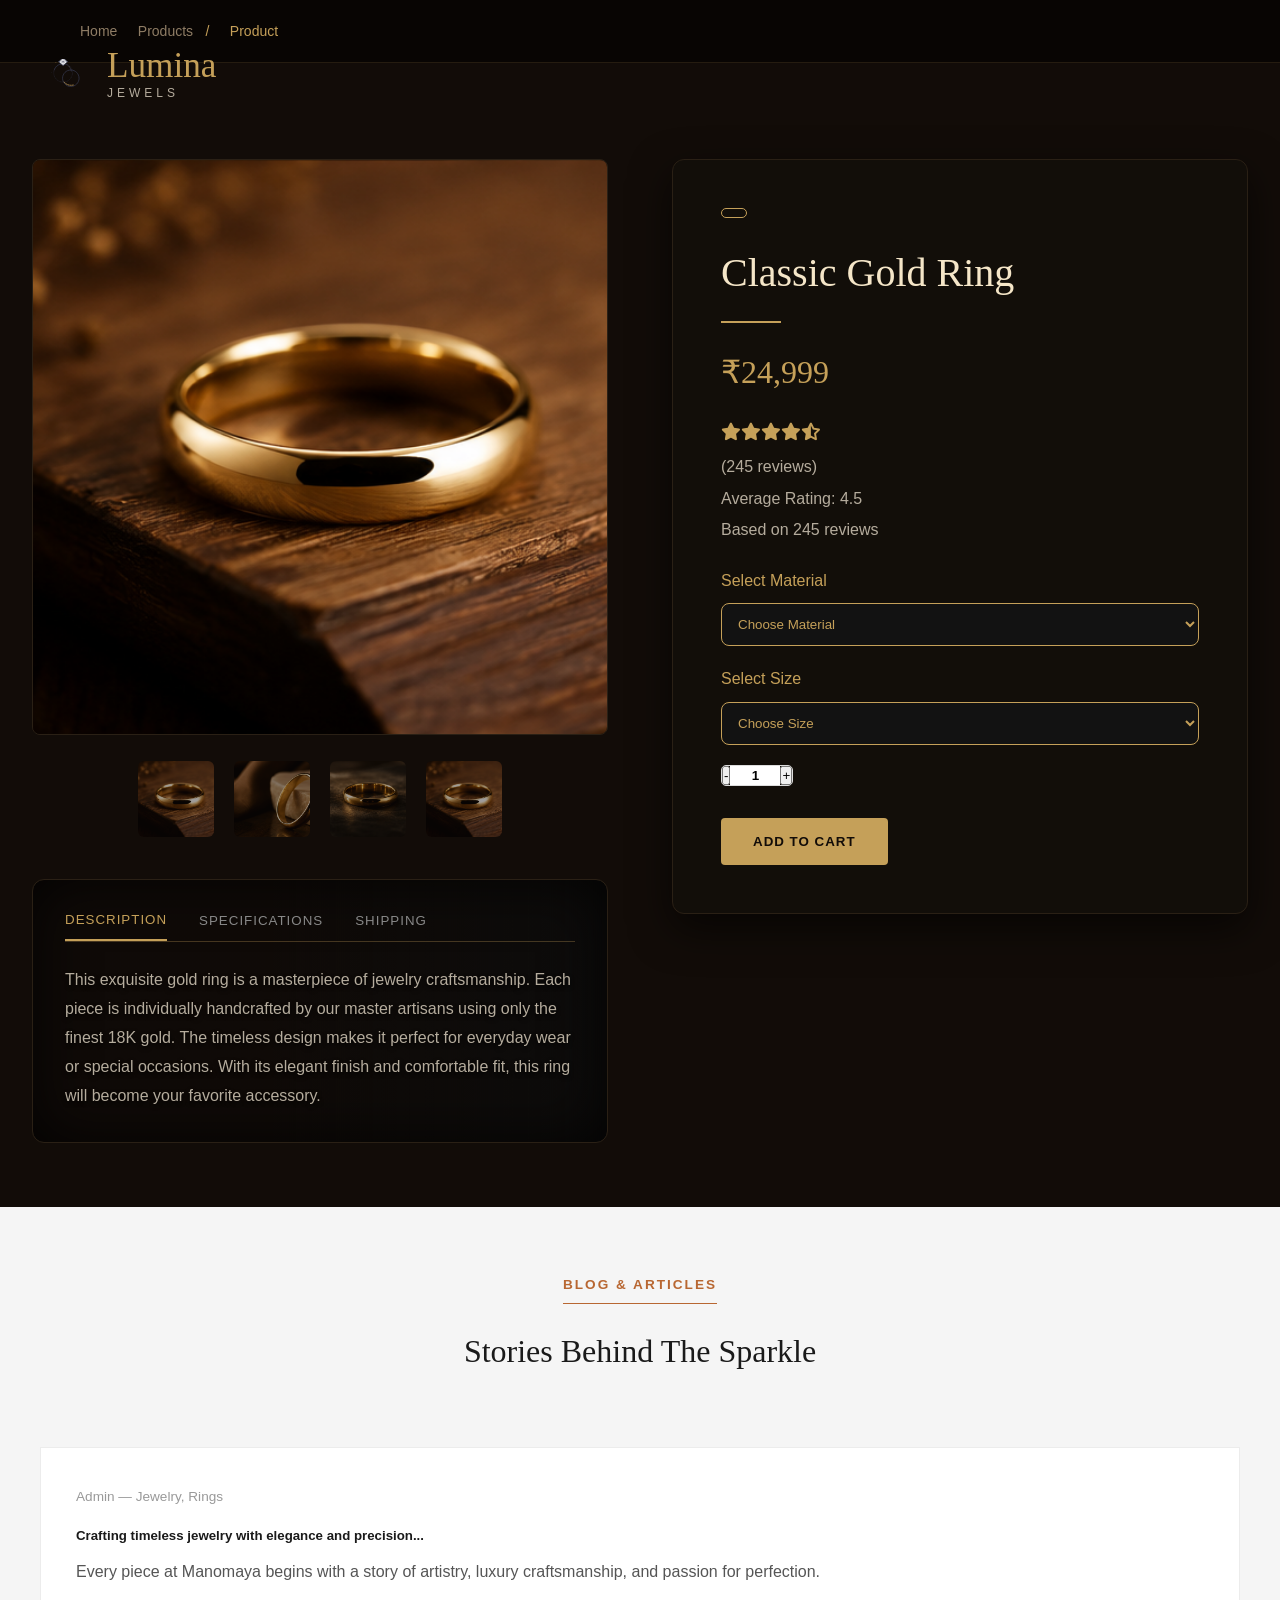
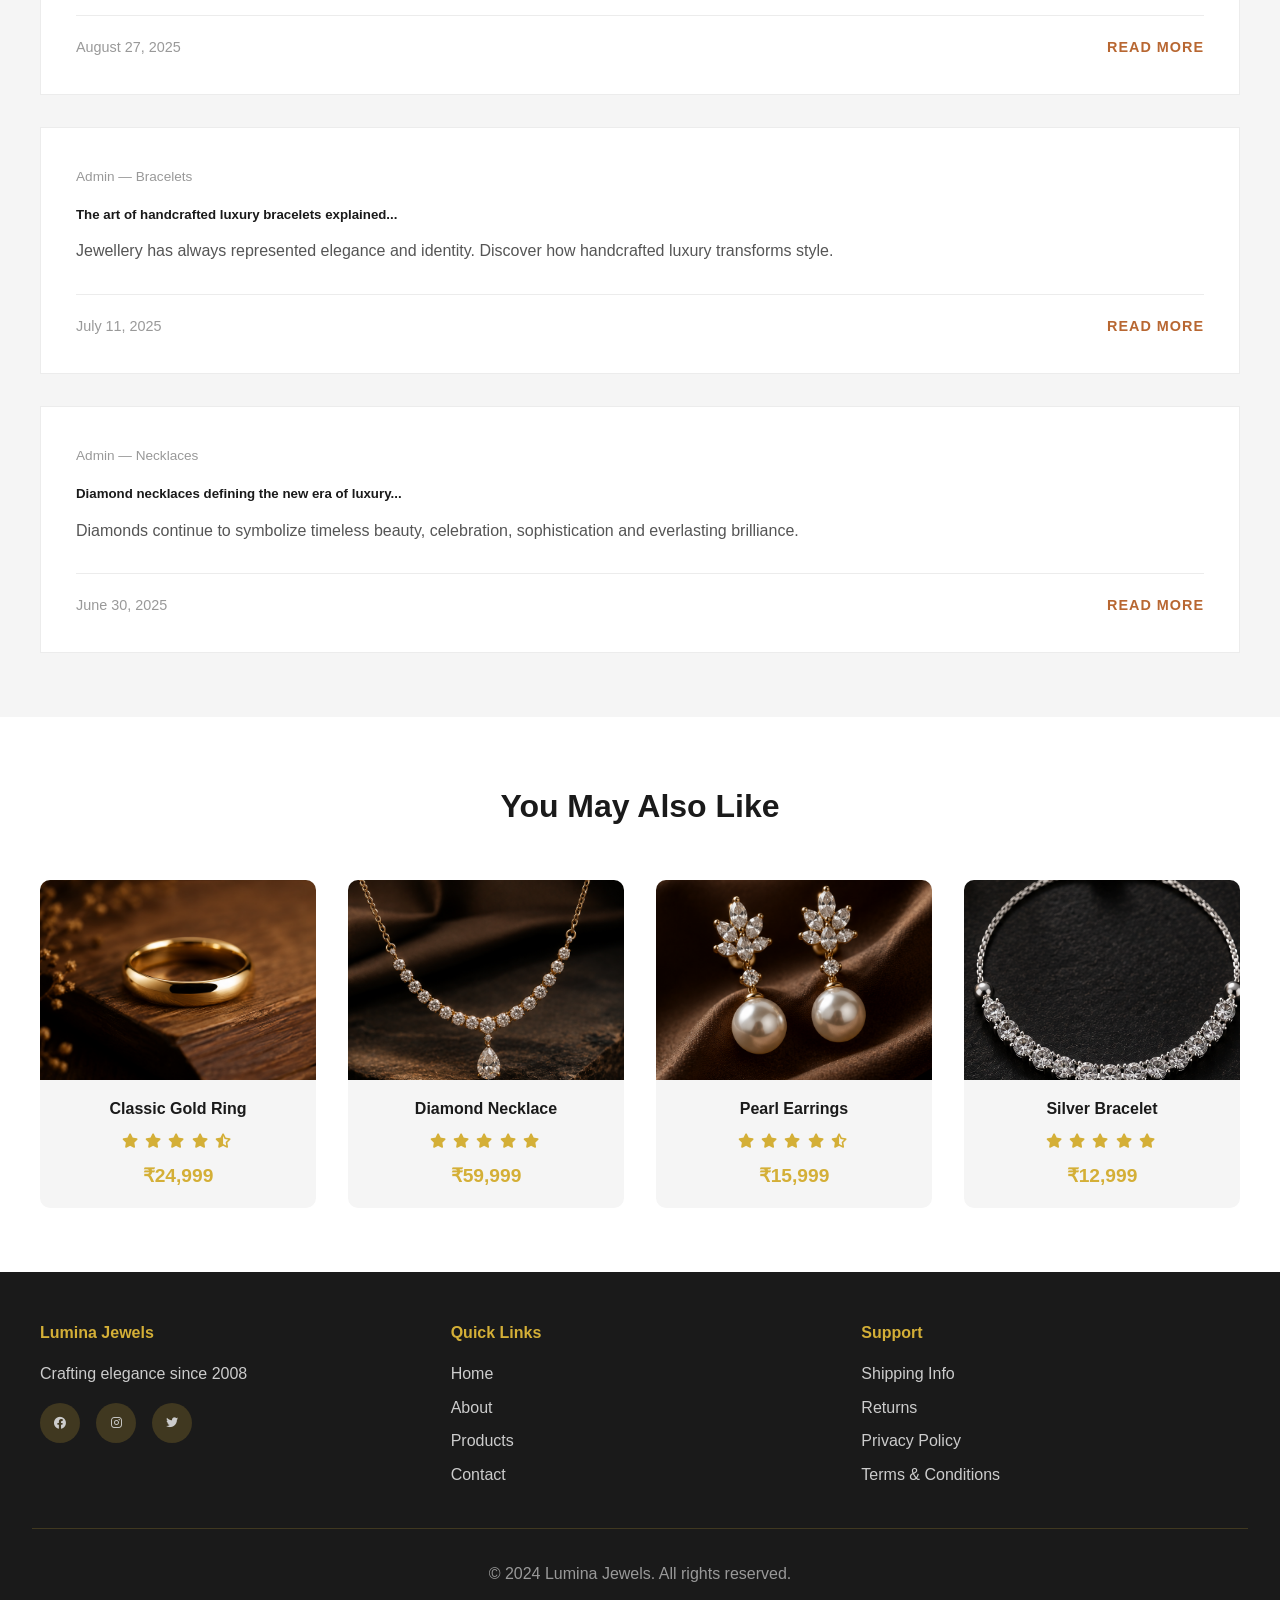
==== commit a507ad1a: "Final UI update and responsiveness fixes" ====
--- a/product-detail.html
+++ b/product-detail.html
@@ -13,7 +13,6 @@
     <!-- NAVIGATION BAR -->
     <nav class="navbar">
         <div class="nav-container">
-           <!-- 🎯 REPLACE ONLY LINES 14 THROUGH 16 WITH THIS: -->
         <div class="logo-branding-premium" onclick="window.location.href='index.html'">
             <svg class="brand-illustration" viewBox="0 0 100 65" fill="none" xmlns="http://www.w3.org/2000/svg">
                 <path d="M42 42C51.3888 42 59 34.3888 59 25C59 15.6112 51.3888 8 42 8C32.6112 8 25 15.6112 25 25C25 34.3888 32.6112 42 42 42Z" stroke="#3a3f58" stroke-width="1.2" stroke-dasharray="0.5 1"/>
@@ -35,28 +34,14 @@
         </div>
     </nav>
 
-    <!-- BREADCRUMB -->
-    <div class="breadcrumb">
-        <div class="breadcrumb-container">
-            <a href="index.html">Home</a>
-            <span>/</span>
-            <a href="index.html#products">Products</a>
-            <span>/</span>
-            <span id="breadcrumbProduct">Product</span>
-        </div>
-    </div>
-
     <!-- PRODUCT DETAIL SECTION -->
      <div class="lux-breadcrumb-bar">
-
-    <a href="index.html">Home</a>
-
+        <a href="index.html">Home</a>
+    <span>
+ </span>
+
+    <a href="products.html">Products</a>
     <span>/</span>
-
-    <a href="products.html">Products</a>
-
-    <span>/</span>
-
     <span id="breadcrumbProduct">Product</span>
 
 </div>
@@ -197,13 +182,12 @@
             </div>
         </div>
     </div>
-</main>
-    
+
 
     <div style="display: none;">
         <ul id="featuresList"><li><span id="feature1"></span></li><li><span id="feature2"></span></li><li><span id="feature3"></span></li></ul>
-        <span id="avgRating"></span>
-        <span id="totalReviews"></span>
+        <span id="reviewAvg"></span>
+        <span id="reviewCount"></span>
     </div>
 
     <script>
@@ -214,145 +198,111 @@
             event.currentTarget.classList.add('active');
         }
     </script>
-    </main>
-
-    <script>
-        function switchLuxTab(event, tabId) {
-            document.querySelectorAll('.lux-tab-pane').forEach(p => p.classList.remove('active'));
-            document.querySelectorAll('.lux-tab-btn').forEach(b => b.classList.remove('active'));
-            
-            document.getElementById(tabId).classList.add('active');
-            event.currentTarget.classList.add('active');
-        }
-    </script>
-
-    <!-- CUSTOMER REVIEWS SECTION -->
-    <section class="reviews-section">
-        <div class="reviews-container">
-            <h2>Customer Reviews</h2>
-            
-            <div class="reviews-summary">
-                <div class="rating-summary">
-                    <div class="average-rating">
-                        <span class="rating-number" id="avgRating">4.5</span>
-                        <div class="stars">
-                            <i class="fas fa-star"></i>
-                            <i class="fas fa-star"></i>
-                            <i class="fas fa-star"></i>
-                            <i class="fas fa-star"></i>
-                            <i class="fas fa-star-half-alt"></i>
-                        </div>
-                        <p id="totalReviews">Based on 245 reviews</p>
-                    </div>
-
-                    <div class="rating-bars">
-                        <div class="rating-bar">
-                            <span>5 <i class="fas fa-star"></i></span>
-                            <div class="bar">
-                                <div class="bar-fill" style="width: 70%;"></div>
-                            </div>
-                            <span class="bar-count">(172)</span>
-                        </div>
-                        <div class="rating-bar">
-                            <span>4 <i class="fas fa-star"></i></span>
-                            <div class="bar">
-                                <div class="bar-fill" style="width: 20%;"></div>
-                            </div>
-                            <span class="bar-count">(49)</span>
-                        </div>
-                        <div class="rating-bar">
-                            <span>3 <i class="fas fa-star"></i></span>
-                            <div class="bar">
-                                <div class="bar-fill" style="width: 7%;"></div>
-                            </div>
-                            <span class="bar-count">(17)</span>
-                        </div>
-                        <div class="rating-bar">
-                            <span>2 <i class="fas fa-star"></i></span>
-                            <div class="bar">
-                                <div class="bar-fill" style="width: 2%;"></div>
-                            </div>
-                            <span class="bar-count">(5)</span>
-                        </div>
-                        <div class="rating-bar">
-                            <span>1 <i class="fas fa-star"></i></span>
-                            <div class="bar">
-                                <div class="bar-fill" style="width: 1%;"></div>
-                            </div>
-                            <span class="bar-count">(2)</span>
-                        </div>
-                    </div>
-                </div>
-
-                <button class="write-review-btn">Write a Review</button>
-            </div>
-
-            <div class="reviews-list">
-                <div class="review-item">
-                    <div class="review-header">
-                        <div class="reviewer-info">
-                            <h5>Sarah Johnson</h5>
-                            <span class="review-date">2 weeks ago</span>
-                        </div>
-                        <div class="review-stars">
-                            <i class="fas fa-star"></i>
-                            <i class="fas fa-star"></i>
-                            <i class="fas fa-star"></i>
-                            <i class="fas fa-star"></i>
-                            <i class="fas fa-star"></i>
-                        </div>
-                    </div>
-                    <h5 class="review-title">Absolutely Perfect!</h5>
-                    <p class="review-text">The quality is exceptional. It arrived beautifully packaged and the craftsmanship is incredible. I've received so many compliments!</p>
-                    <div class="review-actions">
-                        <span class="helpful-count">👍 245 people found this helpful</span>
-                    </div>
-                </div>
-
-                <div class="review-item">
-                    <div class="review-header">
-                        <div class="reviewer-info">
-                            <h5>Michael Chen</h5>
-                            <span class="review-date">1 month ago</span>
-                        </div>
-                        <div class="review-stars">
-                            <i class="fas fa-star"></i>
-                            <i class="fas fa-star"></i>
-                            <i class="fas fa-star"></i>
-                            <i class="fas fa-star"></i>
-                            <i class="fas fa-star-half-alt"></i>
-                        </div>
-                    </div>
-                    <h5 class="review-title">Great Value for Money</h5>
-                    <p class="review-text">Excellent piece. The design is elegant and timeless. Shipping was fast and packaging was premium quality.</p>
-                    <div class="review-actions">
-                        <span class="helpful-count">👍 128 people found this helpful</span>
-                    </div>
-                </div>
-
-                <div class="review-item">
-                    <div class="review-header">
-                        <div class="reviewer-info">
-                            <h5>Emma Williams</h5>
-                            <span class="review-date">2 months ago</span>
-                        </div>
-                        <div class="review-stars">
-                            <i class="fas fa-star"></i>
-                            <i class="fas fa-star"></i>
-                            <i class="fas fa-star"></i>
-                            <i class="fas fa-star"></i>
-                            <i class="fas fa-star"></i>
-                        </div>
-                    </div>
-                    <h5 class="review-title">Best Jewelry Purchase Ever!</h5>
-                    <p class="review-text">Customer service was amazing. They helped me choose the right size and material. The final product exceeded all my expectations!</p>
-                    <div class="review-actions">
-                        <span class="helpful-count">👍 312 people found this helpful</span>
-                    </div>
-                </div>
-            </div>
-        </div>
-    </section>
+</main>
+
+
+    <!-- BLOG & ARTICLES SECTION -->
+<section class="reviews-section">
+
+    <div class="reviews-container">
+
+        <!-- PREMIUM BLOG HEADING -->
+        <div class="blog-heading">
+
+            <span class="blog-mini-title">
+                BLOG & ARTICLES
+            </span>
+
+            <h2 class="blog-main-title">
+                Stories Behind The Sparkle
+            </h2>
+
+        </div>
+
+        <div class="reviews-list">
+
+            <!-- BLOG CARD 1 -->
+            <div class="review-item">
+
+                <div class="review-header">
+                    <div class="reviewer-info">
+                        <span class="review-date">Admin — Jewelry, Rings</span>
+                    </div>
+                </div>
+
+                <h5 class="review-title">
+                    Crafting timeless jewelry with elegance and precision...
+                </h5>
+
+                <p class="review-text">
+                    Every piece at Manomaya begins with a story of artistry,
+                    luxury craftsmanship, and passion for perfection.
+                </p>
+
+                <div class="review-actions">
+                    <span class="helpful-count">August 27, 2025</span>
+                    <a href="#">READ MORE</a>
+                </div>
+
+            </div>
+
+
+            <!-- BLOG CARD 2 -->
+            <div class="review-item">
+
+                <div class="review-header">
+                    <div class="reviewer-info">
+                        <span class="review-date">Admin — Bracelets</span>
+                    </div>
+                </div>
+
+                <h5 class="review-title">
+                    The art of handcrafted luxury bracelets explained...
+                </h5>
+
+                <p class="review-text">
+                    Jewellery has always represented elegance and identity.
+                    Discover how handcrafted luxury transforms style.
+                </p>
+
+                <div class="review-actions">
+                    <span class="helpful-count">July 11, 2025</span>
+                    <a href="#">READ MORE</a>
+                </div>
+
+            </div>
+
+
+            <!-- BLOG CARD 3 -->
+            <div class="review-item">
+
+                <div class="review-header">
+                    <div class="reviewer-info">
+                        <span class="review-date">Admin — Necklaces</span>
+                    </div>
+                </div>
+
+                <h5 class="review-title">
+                    Diamond necklaces defining the new era of luxury...
+                </h5>
+
+                <p class="review-text">
+                    Diamonds continue to symbolize timeless beauty,
+                    celebration, sophistication and everlasting brilliance.
+                </p>
+
+                <div class="review-actions">
+                    <span class="helpful-count">June 30, 2025</span>
+                    <a href="#">READ MORE</a>
+                </div>
+
+            </div>
+
+        </div>
+
+    </div>
+
+</section>
 
     <!-- YOU MAY ALSO LIKE SECTION -->
    <section class="you-may-like">
--- a/style.css
+++ b/style.css
@@ -42,205 +42,372 @@
     margin:0 8px;
     font-size:14px;
 }
-
-.navbar {
-    position: fixed;                
-    top: 0;
-    width: 100%;
-    background: #050505;
-    border-bottom: 1px solid rgba(197,160,89,0.15);
-    box-shadow: 0 2px 10px rgba(0, 0, 0, 0.1);
-    z-index: 1000;                  
-    transition: var(--transition);
-}
-
-.nav-container {
-    max-width: 1200px;             
-    margin: 0 auto;
-    padding: 1.2rem 2rem;
-    display: flex;                  
-    justify-content: space-between; 
-    align-items: center;            
-}
-
-/* ============= ILLUSTRATED LUXURY LOGO CONFIGURATION ============= */
-.logo-branding-premium {
-    display: flex;
-    flex-direction: row; 
-    align-items: center;
-    justify-content: center;
+.top-strip{
+    background:#000;
+    height:32px;
+    display:flex;
+    align-items:center;
+    padding:0 14px;
+}
+
+.social-icons{
+    display:flex;
     gap:10px;
-    transform: scale(1.05);
-    cursor: pointer;
-    padding: 0.5rem 0;
-    user-select: none;
+    color:white;
+    font-size:12px;
+    cursor:pointer;
+}
+
+/* ================= NAVBAR CLEAN ================= */
+
+.navbar{
+    position:fixed;
+    top: 32px;
+    transition:0.35s ease;
+    left:0;
+    width:100%;
+    background:transparent;
+    z-index:1000;
+}
+
+.nav-container{
+    max-width:1400px;
+    margin:auto;
+    padding:18px 40px;
+    display:flex;
+    justify-content:space-between;
+    align-items:center;
+}
+
+/* LOGO */
+
+.logo-branding-premium{
+    display:flex;
+    align-items:center;
+    gap:10px;
+    cursor:pointer;
 }
 
 .brand-illustration{
-    width:58px;
-    height:58px;
-   filter:
-   brightness(1.8)
-   contrast(1.3)
-   drop-shadow(0 0 8px rgba(230,194,122,0.45));
-}
-
-.brand-text-luxury {
-    position: relative;
-    display: inline-block;
-    text-align: center;
+    width:52px;
+    height:52px;
 }
 
 .brand-title-cursive{
-    margin:0;
-    font-family:'Playfair Display', serif;
-    font-size:2.8rem;      /* bigger */
-    color:#E6C27A;      /* brighter gold */
-    font-weight:600;
-    line-height:1;
-    text-shadow:
-    0 0 4px rgba(230,194,122,0.35),
-    0 0 10px rgba(230,194,122,0.15);
+    font-size:2rem;
+    color:#d4af37;
 }
 
 .brand-subtitle-modern{
-    color:#a88b55;
-    font-size:13px;
-    letter-spacing:3px;
-    text-transform:uppercase;
-}
-
-.logo-branding-premium:hover .brand-illustration {
-    transform: translateY(-2px) scale(1.02); 
-}
-
-.logo-branding-premium:hover .brand-title-cursive {
-    color: #b38f46; 
-}
-.nav-menu {
-    display: flex;                  
-    list-style: none;
-    gap: 2rem;                      
-}
-
-.nav-link {
-    text-decoration: none;
-    color: var(--text-color);
-    font-weight: 500;
-    transition: var(--transition);
-    position: relative;            
-}
-
-.nav-link:hover {
-    color: var(--primary-color);
-}
-
-.nav-link::after {
-    content: '';
-    position: absolute;
-    width: 0;
-    height: 2px;
-    bottom: -5px;
-    left: 0;
-    background: var(--primary-color);
-    transition: var(--transition);
-}
-
-.nav-link:hover::after {
-    width: 100%;                    
-}
-
-.hamburger {
-    display: none;                  
-    flex-direction: column;
-    cursor: pointer;
-}
-
-.hamburger span {
-    width: 25px;
-    height: 3px;
-    background: var(--text-color);
-    margin: 5px 0;
-    transition: var(--transition);
-}
-
-body {
-    padding-top: 70px;
-}
-
-
+    color:#d4af37;
+    letter-spacing:4px;
+}
+
+/* MENU */
+
+.nav-menu{
+    display:flex;
+    list-style:none;
+    gap:35px;
+}
+
+.nav-link{
+    text-decoration:none;
+    color:white;
+    font-weight:500;
+    position:relative;
+    transition:0.3s;
+}
+
+.nav-link:hover{
+    color:#d4af37;
+}
+
+.nav-link::after{
+    content:"";
+    position:absolute;
+    left:0;
+    bottom:-5px;
+    width:0;
+    height:2px;
+    background:#d4af37;
+    transition:0.3s;
+}
+
+.nav-link:hover::after{
+    width:100%;
+}
+
+/* ICONS */
+
+.nav-icons{
+    display:flex;
+    align-items:center;
+    gap:20px;
+}
+
+.nav-icons i{
+    color:white;
+    font-size:22px;
+    cursor:pointer;
+    transition:0.3s;
+}
+
+.nav-icons i:hover{
+    color:#d4af37;
+}
+
+/* HAMBURGER */
+
+.hamburger{
+    display:none;
+    flex-direction:column;
+    cursor:pointer;
+    gap:5px;
+    background:transparent;
+}
+
+.hamburger span{
+    width:18px;
+    height:2px;
+    background:white;
+}
+
+/* SCROLL EFFECT */
+
+.navbar.scrolled{
+    top:0;                 
+    background:#0a0705;
+    backdrop-filter:blur(8px);
+}
+
+/* TABLET */
+
+@media(max-width:1024px){
+
+    .nav-container{
+        padding:14px 18px;
+    }
+
+    .hamburger{
+        display:flex;
+        flex-direction:column;
+        gap:5px;
+        cursor:pointer;
+        z-index:2000;
+        transition:0.3s ease;
+    }
+
+    .hamburger span{
+        width:24px;
+        height:2px;
+        background:#ffffff;
+        transition:0.35s ease;
+        transform-origin:center;
+    }
+    /* ACTIVE CROSS */
+
+    .hamburger.active span:nth-child(1){
+        transform:rotate(45deg) translate(5px,5px);
+    }
+
+    .hamburger.active span:nth-child(2){
+      opacity:0;
+    }
+
+    .hamburger.active span:nth-child(3){
+       transform:rotate(-45deg) translate(5px,-5px);
+    }
+
+    .nav-menu{
+        position:fixed;
+        top:0;
+        right:-100%;
+        width:300px;
+        height:100vh;
+        background:#0c0907;
+        display:flex;
+        flex-direction:column;
+        padding-top:110px;
+        gap:0;
+        transition:0.4s ease;
+        z-index:1500;
+    }
+
+    .nav-menu.active{
+        right: 0;
+    }
+
+    .nav-menu li{
+        width:100%;
+        text-align:left;
+        padding:20px 30px;
+        border-bottom:1px solid rgba(255,255,255,0.08);
+        list-style:none;
+    }
+
+    .nav-link{
+        color:#f5e6c8 !important;
+        font-size:1rem;
+    }
+
+    .brand-title-cursive{
+        font-size:1.35rem !important;
+    }
+
+    .brand-subtitle-modern{
+        font-size:8px;
+        letter-spacing:2px;
+    }
+
+    .brand-illustration{
+        width:30px;
+        height:30px;
+    }
+
+    .nav-icons{
+        gap:14px;
+    }
+
+    .nav-icons i{
+        font-size:18px;
+        color:white;
+    }
+}
+
+
+
+/*--- Desktop Hero Styles --- */
 .hero-section{
-    min-height:100vh;
-    background:#0a0705;
-    padding:0;
-    overflow:hidden;
-}
-
-.hero-main{
     display:grid;
-    grid-template-columns:45% 55%;
-    min-height:85vh;
-    align-items:center;
+    grid-template-columns:60% 40%;
+    min-height:90vh;
+    background:#f5f3ee;
+    padding-top:95px;
 }
 
 .hero-left{
-    padding:100px 80px;
     display:flex;
     flex-direction:column;
     justify-content:center;
-     background:transparent;
+    padding:100px;
 }
 
 .hero-tag{
-    color:#c5a059;
+    color:#c89b56;
     font-size:14px;
-    letter-spacing:2px;
+    letter-spacing:5px;
     margin-bottom:30px;
-    border-bottom:1px solid #c5a059;
-    width:fit-content;
-    padding-bottom:8px;
 }
 
 .hero-left h1{
-    font-size:6rem;
-    line-height:0.95;
-    color:#c5a059;
+    font-size:5rem;
+    line-height:1.1;
+    color:#222;
     font-family:'Playfair Display', serif;
-    font-weight:500;
-    margin-bottom:30px;
+    margin-bottom:40px;
 }
 
 .hero-btn{
     width:220px;
-    padding:18px;
+    height:60px;
+    background:#b86732;
+    color:white;
     border:none;
-    border-radius:40px;
-    background:linear-gradient(135deg,#d4af37,#b8860b);
-    color:black;
-    font-size:1rem;
     font-weight:600;
     cursor:pointer;
 }
 
 .hero-right img{
     width:100%;
-    height:100vh;
+    height:100%;
     object-fit:cover;
-    display:block;
+}
+
+/* --- Mobile Responsive Override --- */
+@media (max-width:768px){
+
+    .hero-section{
+        position:relative;
+        display:block;
+        min-height:100vh;
+        overflow:hidden;
+    }
+
+    .hero-right{
+        position:absolute;
+        inset:0;
+        width:100%;
+        height:100%;
+        z-index:1;
+    }
+
+    .hero-right img{
+        width:100%;
+        height:100%;
+        object-fit:cover;
+        animation:heroMobileZoom 8s ease-in-out infinite alternate;
+    }
+
+    .hero-right::after{
+        content:"";
+        position:absolute;
+        inset:0;
+        background:rgba(0,0,0,0.38);
+        z-index:2;
+    }
+
+    .hero-left{
+        position:relative;
+        z-index:10;
+
+        min-height:100vh;
+
+        display:flex;
+        flex-direction:column;
+
+        justify-content:center;
+        align-items:center;
+
+        text-align:center;
+
+        padding:40px 22px;
+    }
+
+    .hero-tag{
+        color:#d9b06f;
+        font-size:12px;
+        letter-spacing:3px;
+        margin-bottom:20px;
+    }
+
+    .hero-left h1{
+        font-size:2.6rem;
+        line-height:1.15;
+        color:white;
+        margin-bottom:25px;
+    }
+
+    .hero-btn{
+        width:180px;
+        height:55px;
+
+        background:transparent;
+        border:1px solid #d9b06f;
+        color:#d9b06f;
+    }
 }
 
 .luxury-features{
     width:100%;
-    padding:40px 60px;
-
+    padding:35px 80px;
     display:grid;
-    grid-template-columns: repeat(4, 1fr);
+    grid-template-columns:repeat(4,1fr);
     align-items:center;
-
     background:#0a0705;
-    border-top:1px solid rgba(197,160,89,0.12);
-
-    gap:0;
+    margin-top:-2px;
+    border-top:none;
+    gap:30px;
 }
 
 .feature-icon{
@@ -248,11 +415,8 @@
     display:flex;
     justify-content:center;
     align-items:center;
-
-    font-size:34px;
-    color:#c5a059;
-
-    flex-shrink:0;
+    font-size:32px;
+    color:#E6C27A;
 }
 
 .feature-box h3{
@@ -270,161 +434,176 @@
 }
 .feature-box{
     display:flex;
+    gap:15px;
     align-items:center;
-    justify-content:center;
-
-    gap:18px;
-
-    padding:0 25px;
-    min-height:90px;
-
-    border-right:1px solid rgba(197,160,89,0.15);
+    padding:10px 0;
 }
 .feature-box:last-child{
     border-right:none;
 }
 
-/* ============= COLLECTIONS SECTION ============= */
-.collections {
-    padding: 5rem 2rem;
-    background: #ffffff; 
-    text-align: center;
-    overflow: hidden;    
-}
-
-.collections h2 {
-    font-size: 2.5rem;
-    margin-bottom: 5rem;
-    color: var(--dark-color);
-}
-
-/* Flexbox wrapper centers the items side-by-side */
-.collections-container {
-    display: flex;
-    justify-content: center; /* 🎯 Centers all collection cards perfectly on the main horizontal axis */
-    align-items: center;
-    max-width: 1200px;
-    margin: 0 auto;          /* Standardizes side balance margins */
-    padding: 3rem 0;
-    flex-wrap: nowrap;       /* Keeps all 6 items inline on widescreen desktop monitors */
-}
-
-
-/* Individual Card Setup */
-.collection-circle-card {
-    display: flex;
-    flex-direction: column;
-    align-items: center;
-    background: var(--white);
-    padding: 1rem;
-    box-shadow: 0 10px 30px rgba(0, 0, 0, 0.04);
-    border: 1px solid #f6f6f6;
-    width: 190px;
-    margin: 0 -35px; /* Pulls the cards close together to create the overlapping effect */
-    transition: transform 0.4s cubic-bezier(0.165, 0.84, 0.44, 1), z-index 0.1s;
-    position: relative;
-}
-
-/* Cream/Pink Circle Background behind the image */
-.circle-image-wrapper {
-    width: 160px;
-    height: 160px;
-    border-radius: 50%;
-    background-color: #fcf1ed; /* Soft pink layout fill */
-    position: relative;
-    overflow: hidden;
-    display: flex;
-    align-items: center;
-    justify-content: center;
-}
-
-/* Ensures jewelry images stay scaled perfectly inside the background circle boundaries */
-.circle-image-wrapper img {
-    width: 100%;
-    height: 100%;
-    max-width: 110px;  
-    max-height: 110px; 
-    object-fit: contain; 
-    transition: transform 0.3s ease;
-    z-index: 1;
-}
-
-/* Bottom shadow fade mask inside the circle */
-.circle-image-wrapper::after {
-    content: '';
-    position: absolute;
-    bottom: 0;
-    left: 0;
-    width: 100%;
-    height: 40%;
-    background: linear-gradient(to top, rgba(0, 0, 0, 0.3) 0%, rgba(0, 0, 0, 0) 100%);
-    z-index: 2;
-}
-
-.collection-title {
-    margin-top: 1.2rem;
-    font-size: 1.05rem;
-    font-weight: 500;
-    color: var(--dark-color);
-    font-family: serif; 
-}
-
-/* --- ALTERNATING STACK HEIGHTS (The Overlapping Trick) --- */
-/* Cards 1, 3, 5 drop down and slide forward */
-.collection-circle-card:nth-child(odd) {
-    transform: translateY(25px);
-    z-index: 3;
-}
-
-/* Cards 2, 4, 6 slide up and drop back behind the edges */
-.collection-circle-card:nth-child(even) {
-    transform: translateY(-25px);
-    z-index: 2;
-}
-
-/* --- ACTIVE HOVER STATES --- */
-.collection-circle-card:hover {
-    transform: translateY(0) scale(1.1); /* Standardizes position heights and pops out */
-    z-index: 10; /* Brings the card directly to the front */
-    box-shadow: 0 15px 35px rgba(0, 0, 0, 0.1);
-}
-
-.collection-circle-card:hover .circle-image-wrapper img {
-    transform: scale(1.08);
-}
-
-/* ============= RESPONSIVE BREAKPOINTS ============= */
-@media (max-width: 1024px) {
-    .collections-container {
-        flex-wrap: wrap; /* Wraps cards neatly into rows on tablets instead of squeezing them */
-        gap: 4rem 1rem;
-    }
-    .collection-circle-card {
-        margin: 0; /* Clear overlapping margins when wrapping */
-        width: 180px;
-    }
-    .collection-circle-card:nth-child(odd),
-    .collection-circle-card:nth-child(even) {
-        transform: none; /* Simplifies row layout on smaller monitors */
-    }
-}
-
-@media (max-width: 600px) {
-    .collections-container {
-        display: grid;
-        grid-template-columns: repeat(2, 1fr); /* 2 items per row on mobile phones */
-        gap: 1.5rem;
-    }
-    .collection-circle-card {
-        width: 100%;
-    }
-    .circle-image-wrapper {
-        width: 130px;
-        height: 130px;
-    }
-    .circle-image-wrapper img {
-        max-width: 85px;
-        max-height: 85px;
+/* ========== COLLECTIONS PREMIUM SECTION ========== */
+
+.collections{
+    padding:120px 70px;
+    background:#f7f5f0;
+    text-align:center;
+}
+
+.collections h2{
+    font-size:3rem;
+    margin-bottom:70px;
+    font-family:'Playfair Display', serif;
+    color:#222;
+    font-weight:500;
+}
+
+/* layout */
+
+.collection-grid{
+    display:flex;
+    justify-content:center;
+    align-items:center;
+    gap:28px;
+    padding:30px 0;
+}
+
+/* premium cards */
+
+.collection-card{
+    width:210px;
+    padding:28px 20px;
+
+    position:relative;
+    cursor:pointer;
+
+    background:linear-gradient(
+        145deg,
+        #ffffff,
+        #f8f4ef
+    );
+
+    border-radius:28px;
+
+    border:1px solid rgba(220,210,200,0.65);
+
+    transition:all 0.55s cubic-bezier(0.22,1,0.36,1);
+
+    box-shadow:
+      0 8px 20px rgba(0,0,0,0.03);
+}
+
+/* stagger layout */
+
+.collection-card:nth-child(1),
+.collection-card:nth-child(3),
+.collection-card:nth-child(5){
+    transform:translateY(18px);
+}
+
+.collection-card:nth-child(2),
+.collection-card:nth-child(4){
+    transform:translateY(-18px);
+}
+
+/* hover */
+
+.collection-card:hover{
+
+    transform:translateY(-14px) scale(1.07);
+
+    z-index:20;
+
+    box-shadow:
+      0 25px 55px rgba(0,0,0,0.08),
+      0 8px 20px rgba(212,175,55,0.08);
+}
+
+/* images */
+
+.collection-card img{
+
+    width:150px;
+    height:150px;
+
+    border-radius:50%;
+
+    object-fit:cover;
+
+    background:#f2e9df;
+
+    padding:14px;
+
+    transition:all 0.45s ease;
+}
+
+.collection-card:hover img{
+    transform:scale(1.08) rotate(2deg);
+}
+
+/* text */
+
+.collection-card p{
+    margin-top:18px;
+    font-size:1.05rem;
+    color:#222;
+    font-weight:500;
+    transition:0.35s ease;
+    position:relative;
+}
+
+.collection-card p::after{
+    content:"";
+    display:block;
+    width:24px;
+    height:1px;
+    background:#d4af37;
+    margin:8px auto 0 auto;
+    transition:0.35s ease;
+}
+
+.collection-card:hover p{
+    color:#b8860b;
+}
+
+.collection-card:hover p::after{
+    width:42px;
+}
+
+/* mobile */
+
+@media (max-width:1024px){
+
+    .collection-grid{
+        flex-wrap:wrap;
+        gap:25px;
+    }
+
+    .collection-card{
+        width:190px;
+    }
+
+    .collection-card:nth-child(odd),
+    .collection-card:nth-child(even){
+        transform:none;
+    }
+}
+
+@media (max-width:600px){
+
+    .collection-grid{
+        display:grid;
+        grid-template-columns:repeat(2,1fr);
+        gap:20px;
+    }
+
+    .collection-card{
+        width:100%;
+    }
+
+    .collection-card img{
+        width:120px;
+        height:120px;
     }
 }
 
@@ -1042,24 +1221,7 @@
     }
 }
 
-@media (max-width: 480px) {
-    .hamburger {
-        display: flex;
-    }
-
-    .nav-menu {
-        display: none;
-    }
-
-    .hero {
-        padding: 4rem 1rem;
-        min-height: 400px;
-    }
-
-    .hero-content h1 {
-        font-size: 1.5rem;
-    }
-}
+
 /* ============= PRODUCT DETAIL PAGE ============= */
 
 /* Breadcrumb */
@@ -1583,6 +1745,42 @@
     align-items: start;
 }
 
+/* ===== BLOG HEADING ===== */
+
+.blog-heading{
+    text-align:center;
+    margin-bottom:70px;
+}
+
+.blog-mini-title{
+    display:inline-block;
+    font-size:0.85rem;
+    letter-spacing:2px;
+    color:#b86732;
+    font-weight:600;
+    text-transform:uppercase;
+    position:relative;
+    padding-bottom:8px;
+}
+
+.blog-mini-title::after{
+    content:"";
+    position:absolute;
+    left:0;
+    bottom:0;
+    width:100%;
+    height:1px;
+    background:#b86732;
+}
+
+.blog-main-title{
+    margin-top:22px;
+    font-size:3.3rem;
+    font-family:'Playfair Display', serif;
+    font-weight:500;
+    color:#1c1c1c;
+}
+/* ============Rating Summary Styles=========== */
 .rating-summary {
     background: var(--white);
     padding: 2rem;
@@ -1670,13 +1868,49 @@
     gap: 2rem;
 }
 
-.review-item {
-    background: var(--white);
-    padding: 2rem;
-    border-radius: 10px;
-    border-left: 4px solid var(--primary-color);
-}
-
+.review-item{
+    background:#ffffff;
+    padding:35px;
+    border:1px solid #ececec;
+    transition:0.4s ease;
+}
+
+.review-item:hover{
+    transform:translateY(-8px);
+    box-shadow:0 12px 30px rgba(0,0,0,0.06);
+}
+.review-actions{
+    display:flex;
+    justify-content:space-between;
+    margin-top:30px;
+    border-top:1px solid #ececec;
+    padding-top:20px;
+}
+
+.review-actions a{
+    text-decoration:none;
+    color:#b86732;
+    font-size:0.9rem;
+    font-weight:600;
+    letter-spacing:1px;
+}
+@media(max-width:768px){
+
+.blog-main-title{
+    font-size:2rem;
+}
+
+.reviews-list{
+    display:flex;
+    flex-direction:column;
+    gap:20px;
+}
+
+.review-item{
+    padding:25px;
+}
+
+}
 .review-header {
     display: flex;
     justify-content: space-between;
@@ -2114,10 +2348,7 @@
     .lux-btn-primary { height: 50px; }
 }
 /* ================= OVERRIDE WHITE NAVBAR FOR DARK THEME ================= */
-.navbar { 
-    background-color: #0a0705 !important; 
-    border-bottom: 1px solid #2a2015 !important; 
-}
+
 .nav-menu li a { 
     color: #e0e0e0 !important; 
 }
@@ -2158,7 +2389,7 @@
 }
 
 .brand-illustration {
-    width: 55px !important; /* Ensures the SVG icon stays the right size */
+    width: 55px; /* Ensures the SVG icon stays the right size */
     height: auto;
 }
 
@@ -2169,7 +2400,7 @@
 }
 
 .brand-title-cursive {
-    font-family: 'Great Vibes', cursive !important;
+    font-family: 'Great Vibes';
     font-size: 2.2rem !important;
     color: #c5a059 !important;
     margin: 0 !important;
@@ -2189,4 +2420,22 @@
 #productTitle { color: #f5e6c8 !important; }
 #productPrice { color: #c5a059 !important; }
 #productDescription { color: #b5ac9d !important; }
-.lux-price { color: #c5a059 !important; }+.lux-price { color: #c5a059 !important; }
+
+@keyframes heroMobileZoom{
+
+    from{
+        transform:scale(1.02);
+    }
+
+    to{
+        transform:scale(1.06);
+    }
+}
+.hamburger{
+    z-index:999999 !important;
+    position:relative !important;
+    pointer-events:auto !important;
+    cursor:pointer !important;
+    
+}
